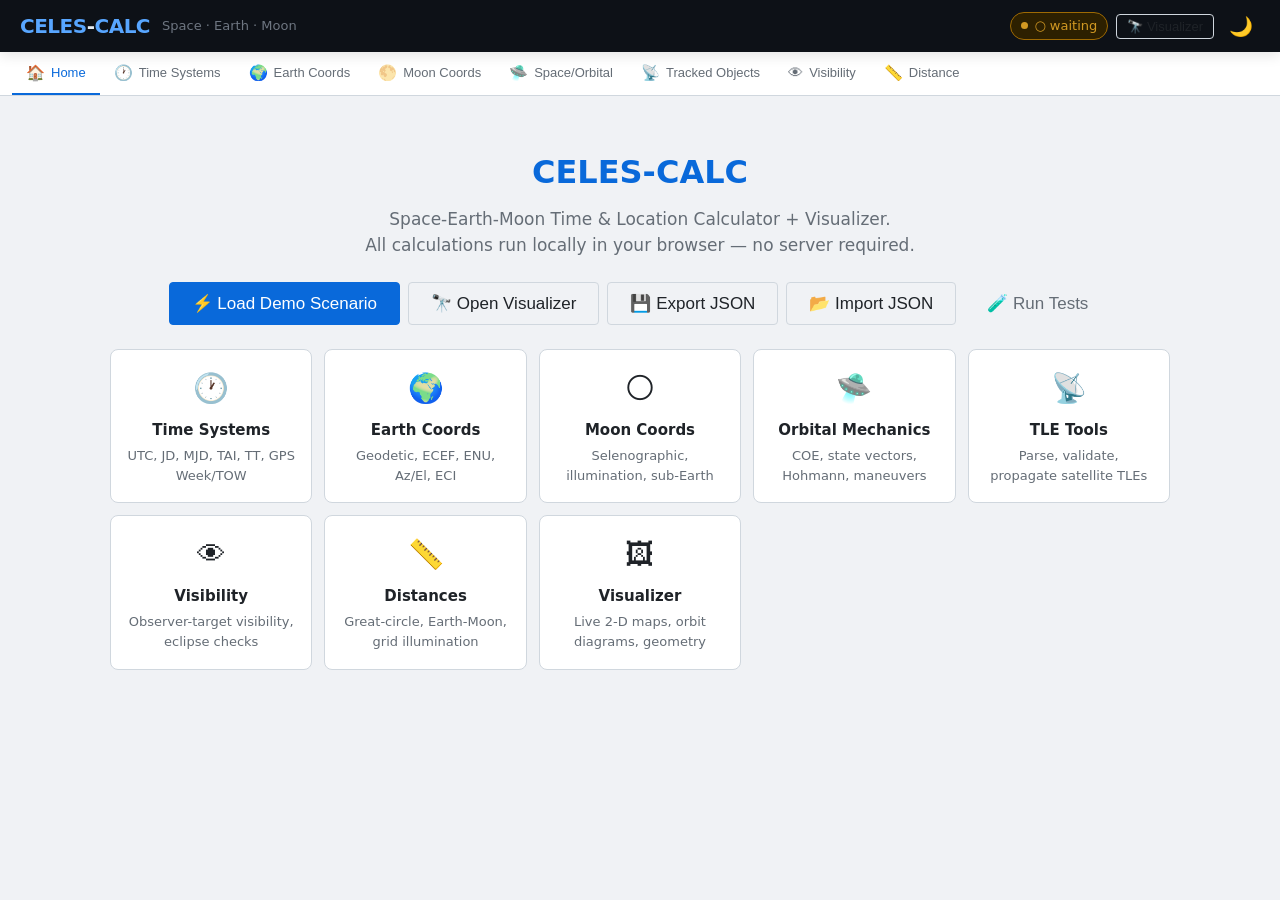
==== index.html @ 76506dca "Goal C: Tracked object pipeline separation - OMM parser, model badges, UI separation Co-authored-by:" ====
<!DOCTYPE html>
<html lang="en" data-theme="light">
<head>
  <meta charset="UTF-8" />
  <meta name="viewport" content="width=device-width, initial-scale=1.0" />
  <title>CELES-CALC — Space-Earth-Moon Calculator</title>
  <link rel="stylesheet" href="style.css" />
</head>
<body>

<!-- ── HEADER ─────────────────────────────────────────────── -->
<header id="app-header">
  <span class="logo">CELES<em>-</em>CALC</span>
  <span class="header-sub">Space · Earth · Moon</span>
  <div class="header-actions">
    <span id="sync-badge" title="Sync status">
      <span class="sync-dot"></span><span id="sync-label">local only</span>
    </span>
    <button class="btn btn-sm btn-secondary" id="btn-open-viz" title="Open Visualizer">🔭 Visualizer</button>
    <button id="theme-toggle" title="Toggle dark/light mode">🌙</button>
  </div>
</header>

<!-- ── TAB BAR ────────────────────────────────────────────── -->
<nav id="tab-bar">
  <button class="tab-btn active" data-tab="home">      <span class="tab-icon">🏠</span> Home</button>
  <button class="tab-btn" data-tab="time">             <span class="tab-icon">🕐</span> Time Systems</button>
  <button class="tab-btn" data-tab="earth">            <span class="tab-icon">🌍</span> Earth Coords</button>
  <button class="tab-btn" data-tab="moon">             <span class="tab-icon">🌕</span> Moon Coords</button>
  <button class="tab-btn" data-tab="orbit">            <span class="tab-icon">🛸</span> Space/Orbital</button>
  <button class="tab-btn" data-tab="tle">              <span class="tab-icon">📡</span> Tracked Objects</button>
  <button class="tab-btn" data-tab="visibility">       <span class="tab-icon">👁</span> Visibility</button>
  <button class="tab-btn" data-tab="distance">         <span class="tab-icon">📏</span> Distance</button>
</nav>

<!-- ── MAIN ───────────────────────────────────────────────── -->
<main id="app-main">

  <!-- ═══════════════════════════════════════════════════════
       HOME TAB
       ═══════════════════════════════════════════════════════ -->
  <div id="panel-home" class="tab-panel active">
    <div class="hero">
      <h1><span class="brand">CELES-CALC</span></h1>
      <p>Space-Earth-Moon Time &amp; Location Calculator + Visualizer.<br>
         All calculations run locally in your browser — no server required.</p>
      <div class="btn-row" style="justify-content:center; border:none; padding-top:0">
        <button class="btn btn-primary btn-lg" id="btn-load-demo">⚡ Load Demo Scenario</button>
        <button class="btn btn-secondary btn-lg" id="btn-open-viz2">🔭 Open Visualizer</button>
        <button class="btn btn-secondary btn-lg" id="btn-export-scenario">💾 Export JSON</button>
        <button class="btn btn-secondary btn-lg" id="btn-import-scenario">📂 Import JSON</button>
        <input type="file" id="import-file-input" accept=".json" class="hidden" />
        <button class="btn btn-ghost btn-lg" id="btn-run-tests">🧪 Run Tests</button>
      </div>
    </div>

    <div class="feature-grid">
      <div class="feature-card" data-goto="time">
        <div class="fc-icon">🕐</div>
        <div class="fc-name">Time Systems</div>
        <div class="fc-desc">UTC, JD, MJD, TAI, TT, GPS Week/TOW</div>
      </div>
      <div class="feature-card" data-goto="earth">
        <div class="fc-icon">🌍</div>
        <div class="fc-name">Earth Coords</div>
        <div class="fc-desc">Geodetic, ECEF, ENU, Az/El, ECI</div>
      </div>
      <div class="feature-card" data-goto="moon">
        <div class="fc-icon">🌕</div>
        <div class="fc-name">Moon Coords</div>
        <div class="fc-desc">Selenographic, illumination, sub-Earth</div>
      </div>
      <div class="feature-card" data-goto="orbit">
        <div class="fc-icon">🛸</div>
        <div class="fc-name">Orbital Mechanics</div>
        <div class="fc-desc">COE, state vectors, Hohmann, maneuvers</div>
      </div>
      <div class="feature-card" data-goto="tle">
        <div class="fc-icon">📡</div>
        <div class="fc-name">TLE Tools</div>
        <div class="fc-desc">Parse, validate, propagate satellite TLEs</div>
      </div>
      <div class="feature-card" data-goto="visibility">
        <div class="fc-icon">👁</div>
        <div class="fc-name">Visibility</div>
        <div class="fc-desc">Observer-target visibility, eclipse checks</div>
      </div>
      <div class="feature-card" data-goto="distance">
        <div class="fc-icon">📏</div>
        <div class="fc-name">Distances</div>
        <div class="fc-desc">Great-circle, Earth-Moon, grid illumination</div>
      </div>
      <div class="feature-card" id="home-viz-card">
        <div class="fc-icon">🖼</div>
        <div class="fc-name">Visualizer</div>
        <div class="fc-desc">Live 2-D maps, orbit diagrams, geometry</div>
      </div>
    </div>

    <!-- test runner output -->
    <div id="test-results-area" class="hidden mt-md"></div>
  </div>

  <!-- ═══════════════════════════════════════════════════════
       TIME SYSTEMS TAB
       ═══════════════════════════════════════════════════════ -->
  <div id="panel-time" class="tab-panel">
    <div class="section-title">🕐 Time Systems Converter</div>
    <details class="tool-instructions">
      <summary>ℹ️ Instructions — Time Systems</summary>
      <ul>
        <li><strong>Input:</strong> UTC date/time string (ISO 8601, e.g. <code>2025-06-21T12:00:00Z</code>), or type <code>now</code> for current time, or <code>JD:2451545.0</code> for Julian Date input</li>
        <li><strong>Output:</strong> Julian Date (JD), Modified Julian Date (MJD), Unix timestamp (ms), TAI (JD), TT (JD), GPS Week + TOW, leap seconds</li>
      </ul>
    </details>
    <div class="two-col">
      <div class="card">
        <div class="card-title">Input</div>
        <div class="form-group">
          <label>UTC Date/Time <span class="hint">ISO 8601 or "now"</span></label>
          <input type="text" id="time-utc" placeholder="2025-01-15T12:00:00Z" />
          <div class="err-msg" id="time-utc-err"></div>
        </div>
        <div class="btn-row">
          <button class="btn btn-primary" id="btn-time-calc">Calculate ▶</button>
          <button class="btn btn-secondary" id="btn-time-now">📅 Now</button>
          <button class="btn btn-ghost" id="btn-time-demo">Demo</button>
          <button class="btn btn-ghost" id="btn-time-reset">↺ Reset</button>
        </div>
        <div class="alert alert-info mt-sm" style="font-size:var(--fs-xs)">
          Accepts ISO 8601 strings, Julian dates (prefix "JD:"), GPS "week:tow", or Unix ms.
        </div>
      </div>
      <div class="card">
        <div class="card-title">Precision</div>
        <div class="prec-bar" id="time-prec-bar">
          <button data-prec="edu">Educational</button>
          <button data-prec="std" class="active">Standard</button>
          <button data-prec="adv">Advanced</button>
        </div>
        <div class="mt-sm text-sm text-muted">
          <b>Educational:</b> 3 sig figs &nbsp;|&nbsp;
          <b>Standard:</b> 6 sig figs &nbsp;|&nbsp;
          <b>Advanced:</b> 12 sig figs
        </div>
      </div>
    </div>
    <div class="results-area" id="time-results"></div>
  </div>

  <!-- ═══════════════════════════════════════════════════════
       EARTH COORDINATES TAB
       ═══════════════════════════════════════════════════════ -->
  <div id="panel-earth" class="tab-panel">
    <div class="section-title">🌍 Earth Coordinate Transformations</div>
    <details class="tool-instructions">
      <summary>ℹ️ Instructions — Earth Coordinates</summary>
      <ul>
        <li><strong>Geodetic ↔ ECEF:</strong> Input lat (°, −90..90), lon (°, −180..180), alt (m). Output: X, Y, Z in meters (ECEF WGS-84)</li>
        <li><strong>ECEF ↔ ENU:</strong> Input reference lat/lon + ECEF delta. Output: East/North/Up in meters</li>
        <li><strong>ENU ↔ Az/El/Range:</strong> Input E, N, U in meters. Output: azimuth (°), elevation (°), range (m)</li>
        <li><strong>ECEF ↔ ECI:</strong> Input X, Y, Z + UTC time. Uses simplified GMST rotation</li>
        <li><strong>Observer → Target:</strong> Input observer and target lat/lon/alt. Output: Az/El/Range and above-horizon check</li>
        <li><strong>Solar Geometry:</strong> Input lat/lon + UTC. Output: sub-solar point, sunlit status, local solar time</li>
      </ul>
    </details>
    <div class="sub-tab-bar" id="earth-sub-bar">
      <button class="sub-tab-btn active" data-subtab="earth-geo">Geodetic ↔ ECEF</button>
      <button class="sub-tab-btn" data-subtab="earth-enu">ECEF ↔ ENU</button>
      <button class="sub-tab-btn" data-subtab="earth-azel">ENU ↔ Az/El</button>
      <button class="sub-tab-btn" data-subtab="earth-eci">ECEF ↔ ECI</button>
      <button class="sub-tab-btn" data-subtab="earth-obs">Observer → Target</button>
      <button class="sub-tab-btn" data-subtab="earth-solar">Solar Geometry</button>
    </div>

    <!-- Geodetic ↔ ECEF -->
    <div id="earth-geo" class="sub-panel active">
      <div class="two-col">
        <div class="card">
          <div class="card-title">Geodetic → ECEF</div>
          <div class="flex-row">
            <div class="form-group"><label>Latitude (°)</label><input type="number" id="geo-lat" placeholder="60.1699" step="any"/></div>
            <div class="form-group"><label>Longitude (°)</label><input type="number" id="geo-lon" placeholder="24.9384" step="any"/></div>
            <div class="form-group"><label>Altitude (m)</label><input type="number" id="geo-alt" placeholder="30" step="any"/></div>
          </div>
          <div class="btn-row">
            <button class="btn btn-primary" id="btn-geo2ecef">Geodetic → ECEF ▶</button>
            <button class="btn btn-ghost" id="btn-geo-demo">Demo (Helsinki)</button>
          </div>
        </div>
        <div class="card">
          <div class="card-title">ECEF → Geodetic</div>
          <div class="flex-row">
            <div class="form-group"><label>X (m)</label><input type="number" id="ecef-x" placeholder="2885672" step="any"/></div>
            <div class="form-group"><label>Y (m)</label><input type="number" id="ecef-y" placeholder="1310150" step="any"/></div>
            <div class="form-group"><label>Z (m)</label><input type="number" id="ecef-z" placeholder="5512958" step="any"/></div>
          </div>
          <div class="btn-row">
            <button class="btn btn-primary" id="btn-ecef2geo">ECEF → Geodetic ▶</button>
          </div>
        </div>
      </div>
      <div class="results-area" id="earth-geo-results"></div>
    </div>

    <!-- ECEF ↔ ENU -->
    <div id="earth-enu" class="sub-panel">
      <div class="card">
        <div class="card-title">ECEF Δ-vector → ENU (relative to reference point)</div>
        <div class="flex-row">
          <div class="form-group"><label>Ref Lat (°)</label><input type="number" id="enu-reflat" placeholder="60.1699" step="any"/></div>
          <div class="form-group"><label>Ref Lon (°)</label><input type="number" id="enu-reflon" placeholder="24.9384" step="any"/></div>
        </div>
        <div class="flex-row">
          <div class="form-group"><label>ΔX (m)</label><input type="number" id="enu-dx" placeholder="1000" step="any"/></div>
          <div class="form-group"><label>ΔY (m)</label><input type="number" id="enu-dy" placeholder="500" step="any"/></div>
          <div class="form-group"><label>ΔZ (m)</label><input type="number" id="enu-dz" placeholder="-200" step="any"/></div>
        </div>
        <div class="btn-row">
          <button class="btn btn-primary" id="btn-ecef2enu">ECEF → ENU ▶</button>
          <button class="btn btn-secondary" id="btn-enu2ecef">ENU → ECEF ▶</button>
        </div>
      </div>
      <div class="results-area" id="earth-enu-results"></div>
    </div>

    <!-- ENU ↔ Az/El -->
    <div id="earth-azel" class="sub-panel">
      <div class="two-col">
        <div class="card">
          <div class="card-title">ENU → Az/El/Range</div>
          <div class="flex-row">
            <div class="form-group"><label>East (m)</label><input type="number" id="azel-e" placeholder="500" step="any"/></div>
            <div class="form-group"><label>North (m)</label><input type="number" id="azel-n" placeholder="800" step="any"/></div>
            <div class="form-group"><label>Up (m)</label><input type="number" id="azel-u" placeholder="200" step="any"/></div>
          </div>
          <div class="btn-row"><button class="btn btn-primary" id="btn-enu2azel">ENU → Az/El ▶</button></div>
        </div>
        <div class="card">
          <div class="card-title">Az/El/Range → ENU</div>
          <div class="flex-row">
            <div class="form-group"><label>Azimuth (°)</label><input type="number" id="az-val" placeholder="30" step="any"/></div>
            <div class="form-group"><label>Elevation (°)</label><input type="number" id="el-val" placeholder="20" step="any"/></div>
            <div class="form-group"><label>Range (m)</label><input type="number" id="rng-val" placeholder="1000" step="any"/></div>
          </div>
          <div class="btn-row"><button class="btn btn-primary" id="btn-azel2enu">Az/El → ENU ▶</button></div>
        </div>
      </div>
      <div class="results-area" id="earth-azel-results"></div>
    </div>

    <!-- ECEF ↔ ECI -->
    <div id="earth-eci" class="sub-panel">
      <div class="card">
        <div class="card-title">ECEF ↔ ECI (rotation via GMST)</div>
        <div class="flex-row">
          <div class="form-group"><label>X (m)</label><input type="number" id="eci-x" placeholder="2885672" step="any"/></div>
          <div class="form-group"><label>Y (m)</label><input type="number" id="eci-y" placeholder="1310150" step="any"/></div>
          <div class="form-group"><label>Z (m)</label><input type="number" id="eci-z" placeholder="5512958" step="any"/></div>
          <div class="form-group"><label>UTC <span class="hint">ISO</span></label><input type="text" id="eci-utc" placeholder="2025-01-15T12:00:00Z"/></div>
        </div>
        <div class="btn-row">
          <button class="btn btn-primary" id="btn-ecef2eci">ECEF → ECI ▶</button>
          <button class="btn btn-secondary" id="btn-eci2ecef">ECI → ECEF ▶</button>
        </div>
      </div>
      <div class="results-area" id="earth-eci-results"></div>
    </div>

    <!-- Observer → Target -->
    <div id="earth-obs" class="sub-panel">
      <div class="card">
        <div class="card-title">Observer → Target (Az/El/Range)</div>
        <div class="two-col">
          <div>
            <div class="card-title">Observer</div>
            <div class="flex-row">
              <div class="form-group"><label>Lat (°)</label><input type="number" id="obs-lat" placeholder="51.5" step="any"/></div>
              <div class="form-group"><label>Lon (°)</label><input type="number" id="obs-lon" placeholder="-0.12" step="any"/></div>
              <div class="form-group"><label>Alt (m)</label><input type="number" id="obs-alt" placeholder="50" step="any"/></div>
            </div>
          </div>
          <div>
            <div class="card-title">Target</div>
            <div class="flex-row">
              <div class="form-group"><label>Lat (°)</label><input type="number" id="tgt-lat" placeholder="48.85" step="any"/></div>
              <div class="form-group"><label>Lon (°)</label><input type="number" id="tgt-lon" placeholder="2.35" step="any"/></div>
              <div class="form-group"><label>Alt (m)</label><input type="number" id="tgt-alt" placeholder="50" step="any"/></div>
            </div>
          </div>
        </div>
        <div class="btn-row">
          <button class="btn btn-primary" id="btn-obs2tgt">Calculate ▶</button>
          <button class="btn btn-ghost" id="btn-obs-demo">Demo (London→Paris)</button>
        </div>
      </div>
      <div class="results-area" id="earth-obs-results"></div>
    </div>

    <!-- Solar Geometry -->
    <div id="earth-solar" class="sub-panel">
      <div class="card">
        <div class="card-title">Solar Geometry</div>
        <div class="flex-row">
          <div class="form-group"><label>Latitude (°)</label><input type="number" id="solar-lat" placeholder="60.17" step="any"/></div>
          <div class="form-group"><label>Longitude (°)</label><input type="number" id="solar-lon" placeholder="24.94" step="any"/></div>
          <div class="form-group"><label>UTC <span class="hint">ISO</span></label><input type="text" id="solar-utc" placeholder="2025-06-21T12:00:00Z"/></div>
        </div>
        <div class="btn-row">
          <button class="btn btn-primary" id="btn-solar-calc">Calculate ▶</button>
          <button class="btn btn-ghost" id="btn-solar-now">Now</button>
        </div>
      </div>
      <div class="results-area" id="earth-solar-results"></div>
    </div>
  </div>

  <!-- ═══════════════════════════════════════════════════════
       MOON COORDINATES TAB
       ═══════════════════════════════════════════════════════ -->
  <div id="panel-moon" class="tab-panel">
    <div class="section-title">🌕 Moon Coordinate Tools</div>
    <details class="tool-instructions">
      <summary>ℹ️ Instructions — Moon Coordinates</summary>
      <ul>
        <li><strong>Selenographic ↔ Cartesian:</strong> Input lat/lon/alt in selenographic. Output: X, Y, Z in lunar body-fixed (meters)</li>
        <li><strong>Moon Position:</strong> Input UTC time. Output: Moon ECI position, Earth-Moon distance, sub-Earth/sub-solar points</li>
        <li><strong>Illumination:</strong> Input selenographic lat/lon + UTC. Output: sunlit status, solar elevation</li>
        <li><strong>Earth Visibility:</strong> Input selenographic lat/lon + UTC. Output: Earth visible, Earth elevation, near-side</li>
      </ul>
    </details>
    <div class="sub-tab-bar" id="moon-sub-bar">
      <button class="sub-tab-btn active" data-subtab="moon-seleno">Selenographic ↔ Cartesian</button>
      <button class="sub-tab-btn" data-subtab="moon-pos">Moon Position</button>
      <button class="sub-tab-btn" data-subtab="moon-illum">Illumination</button>
      <button class="sub-tab-btn" data-subtab="moon-earthvis">Earth Visibility</button>
    </div>

    <!-- Selenographic ↔ Cartesian -->
    <div id="moon-seleno" class="sub-panel active">
      <div class="two-col">
        <div class="card">
          <div class="card-title">Selenographic → Lunar-Fixed Cartesian</div>
          <div class="flex-row">
            <div class="form-group"><label>Lat (°)</label><input type="number" id="sel-lat" placeholder="-8.97" step="any"/></div>
            <div class="form-group"><label>Lon (°)</label><input type="number" id="sel-lon" placeholder="15.51" step="any"/></div>
            <div class="form-group"><label>Alt (m)</label><input type="number" id="sel-alt" placeholder="0" step="any"/></div>
          </div>
          <div class="btn-row">
            <button class="btn btn-primary" id="btn-sel2cart">→ Cartesian ▶</button>
            <button class="btn btn-ghost" id="btn-sel-apollo11">Apollo 11</button>
          </div>
        </div>
        <div class="card">
          <div class="card-title">Lunar-Fixed Cartesian → Selenographic</div>
          <div class="flex-row">
            <div class="form-group"><label>X (m)</label><input type="number" id="moon-cx" placeholder="1710000" step="any"/></div>
            <div class="form-group"><label>Y (m)</label><input type="number" id="moon-cy" placeholder="270000" step="any"/></div>
            <div class="form-group"><label>Z (m)</label><input type="number" id="moon-cz" placeholder="-270000" step="any"/></div>
          </div>
          <div class="btn-row"><button class="btn btn-primary" id="btn-cart2sel">→ Selenographic ▶</button></div>
        </div>
      </div>
      <div class="results-area" id="moon-seleno-results"></div>
    </div>

    <!-- Moon Position -->
    <div id="moon-pos" class="sub-panel">
      <div class="card">
        <div class="card-title">Moon Position &amp; Sub-Points (ECI)</div>
        <div class="flex-row">
          <div class="form-group" style="flex:2"><label>UTC <span class="hint">ISO 8601</span></label><input type="text" id="moon-pos-utc" placeholder="2025-01-15T12:00:00Z"/></div>
        </div>
        <div class="btn-row">
          <button class="btn btn-primary" id="btn-moon-pos">Calculate ▶</button>
          <button class="btn btn-ghost" id="btn-moon-pos-now">Now</button>
        </div>
      </div>
      <div class="results-area" id="moon-pos-results"></div>
    </div>

    <!-- Illumination -->
    <div id="moon-illum" class="sub-panel">
      <div class="card">
        <div class="card-title">Lunar Surface Illumination Check</div>
        <div class="flex-row">
          <div class="form-group"><label>Latitude (°)</label><input type="number" id="millum-lat" placeholder="-89.9" step="any"/></div>
          <div class="form-group"><label>Longitude (°)</label><input type="number" id="millum-lon" placeholder="0" step="any"/></div>
          <div class="form-group" style="flex:2"><label>UTC</label><input type="text" id="millum-utc" placeholder="2025-01-15T12:00:00Z"/></div>
        </div>
        <div class="btn-row">
          <button class="btn btn-primary" id="btn-millum">Calculate ▶</button>
          <button class="btn btn-ghost" id="btn-millum-shackleton">Shackleton Crater</button>
        </div>
      </div>
      <div class="results-area" id="moon-illum-results"></div>
    </div>

    <!-- Earth Visibility -->
    <div id="moon-earthvis" class="sub-panel">
      <div class="card">
        <div class="card-title">Earth Visibility from Moon Surface</div>
        <div class="flex-row">
          <div class="form-group"><label>Lat (°)</label><input type="number" id="mearth-lat" placeholder="-8.97" step="any"/></div>
          <div class="form-group"><label>Lon (°)</label><input type="number" id="mearth-lon" placeholder="15.51" step="any"/></div>
          <div class="form-group" style="flex:2"><label>UTC</label><input type="text" id="mearth-utc" placeholder="2025-01-15T12:00:00Z"/></div>
        </div>
        <div class="btn-row">
          <button class="btn btn-primary" id="btn-mearth">Calculate ▶</button>
          <button class="btn btn-ghost" id="btn-mearth-demo">Near-side demo</button>
        </div>
      </div>
      <div class="results-area" id="moon-earthvis-results"></div>
    </div>
  </div>

  <!-- ═══════════════════════════════════════════════════════
       SPACE / ORBITAL TAB
       ═══════════════════════════════════════════════════════ -->
  <div id="panel-orbit" class="tab-panel">
    <div class="section-title">🛸 Space &amp; Orbital Mechanics</div>
    <details class="tool-instructions">
      <summary>ℹ️ Instructions — Space/Orbital</summary>
      <ul>
        <li><strong>Orbital Parameters:</strong> Input semi-major axis (m) and body. Output: period, circular/escape velocity</li>
        <li><strong>COE ↔ State:</strong> Input a (m), e, i (°), RAAN (°), ω (°), ν (°). Output: position/velocity vectors</li>
        <li><strong>Anomaly Conversions:</strong> Input eccentricity + mean anomaly. Output: eccentric and true anomaly</li>
        <li><strong>Hohmann Transfer:</strong> Input r₁, r₂ (m). Output: ΔV₁, ΔV₂, transfer time</li>
        <li><strong>Plane Change:</strong> Input velocity (m/s) + Δi (°). Output: ΔV</li>
      </ul>
    </details>
    <div class="sub-tab-bar" id="orbit-sub-bar">
      <button class="sub-tab-btn active" data-subtab="orbit-params">Orbital Parameters</button>
      <button class="sub-tab-btn" data-subtab="orbit-coe2state">COE → State</button>
      <button class="sub-tab-btn" data-subtab="orbit-state2coe">State → COE</button>
      <button class="sub-tab-btn" data-subtab="orbit-anomaly">Anomaly Conversion</button>
      <button class="sub-tab-btn" data-subtab="orbit-hohmann">Hohmann Transfer</button>
      <button class="sub-tab-btn" data-subtab="orbit-plane">Plane Change</button>
    </div>

    <!-- Orbital Parameters -->
    <div id="orbit-params" class="sub-panel active">
      <div class="card">
        <div class="card-title">Basic Orbital Parameters</div>
        <div class="flex-row">
          <div class="form-group"><label>Semi-major axis a (m)</label><input type="number" id="op-a" placeholder="6778137" step="any"/></div>
          <div class="form-group"><label>Body <span class="hint">Earth/Moon</span></label>
            <select id="op-body"><option value="earth">Earth (GM=3.986e14)</option><option value="moon">Moon (GM=4.902e12)</option></select>
          </div>
        </div>
        <div class="btn-row">
          <button class="btn btn-primary" id="btn-orbit-params">Calculate ▶</button>
          <button class="btn btn-ghost" id="btn-orbit-iss">ISS (~400 km)</button>
        </div>
      </div>
      <div class="results-area" id="orbit-params-results"></div>
    </div>

    <!-- COE → State -->
    <div id="orbit-coe2state" class="sub-panel">
      <div class="card">
        <div class="card-title">Classical Orbital Elements → State Vector (ECI)</div>
        <div class="flex-row">
          <div class="form-group"><label>a (m)</label><input type="number" id="coe-a" placeholder="6778137" step="any"/></div>
          <div class="form-group"><label>e</label><input type="number" id="coe-e" placeholder="0.001" step="any"/></div>
          <div class="form-group"><label>i (°)</label><input type="number" id="coe-i" placeholder="51.6" step="any"/></div>
          <div class="form-group"><label>RAAN (°)</label><input type="number" id="coe-raan" placeholder="45" step="any"/></div>
          <div class="form-group"><label>ω (°)</label><input type="number" id="coe-argp" placeholder="90" step="any"/></div>
          <div class="form-group"><label>ν (°)</label><input type="number" id="coe-nu" placeholder="0" step="any"/></div>
        </div>
        <div class="btn-row">
          <button class="btn btn-primary" id="btn-coe2state">COE → State ▶</button>
          <button class="btn btn-ghost" id="btn-coe-iss">ISS Example</button>
        </div>
      </div>
      <div class="results-area" id="orbit-coe2state-results"></div>
    </div>

    <!-- State → COE -->
    <div id="orbit-state2coe" class="sub-panel">
      <div class="card">
        <div class="card-title">State Vector (ECI) → Classical Orbital Elements</div>
        <div class="flex-row">
          <div class="form-group"><label>rx (m)</label><input type="number" id="sv-rx" placeholder="-2700816" step="any"/></div>
          <div class="form-group"><label>ry (m)</label><input type="number" id="sv-ry" placeholder="-3314887" step="any"/></div>
          <div class="form-group"><label>rz (m)</label><input type="number" id="sv-rz" placeholder="5167791" step="any"/></div>
          <div class="form-group"><label>vx (m/s)</label><input type="number" id="sv-vx" placeholder="5168" step="any"/></div>
          <div class="form-group"><label>vy (m/s)</label><input type="number" id="sv-vy" placeholder="-5597" step="any"/></div>
          <div class="form-group"><label>vz (m/s)</label><input type="number" id="sv-vz" placeholder="-868" step="any"/></div>
        </div>
        <div class="btn-row"><button class="btn btn-primary" id="btn-state2coe">State → COE ▶</button></div>
      </div>
      <div class="results-area" id="orbit-state2coe-results"></div>
    </div>

    <!-- Anomaly Conversion -->
    <div id="orbit-anomaly" class="sub-panel">
      <div class="card">
        <div class="card-title">Anomaly Conversions</div>
        <div class="flex-row">
          <div class="form-group"><label>Eccentricity e</label><input type="number" id="anom-e" placeholder="0.1" step="any"/></div>
          <div class="form-group"><label>Mean Anomaly M (°)</label><input type="number" id="anom-M" placeholder="45" step="any"/></div>
        </div>
        <div class="btn-row">
          <button class="btn btn-primary" id="btn-anom-calc">M → E → ν ▶</button>
        </div>
      </div>
      <div class="results-area" id="orbit-anomaly-results"></div>
    </div>

    <!-- Hohmann Transfer -->
    <div id="orbit-hohmann" class="sub-panel">
      <div class="card">
        <div class="card-title">Hohmann Transfer ΔV</div>
        <div class="flex-row">
          <div class="form-group"><label>Initial orbit radius r₁ (m)</label><input type="number" id="hoh-r1" placeholder="6778137" step="any"/></div>
          <div class="form-group"><label>Final orbit radius r₂ (m)</label><input type="number" id="hoh-r2" placeholder="42164000" step="any"/></div>
          <div class="form-group"><label>Body</label>
            <select id="hoh-body"><option value="earth">Earth</option><option value="moon">Moon</option></select>
          </div>
        </div>
        <div class="btn-row">
          <button class="btn btn-primary" id="btn-hohmann">Calculate ▶</button>
          <button class="btn btn-ghost" id="btn-hoh-geo">LEO → GEO</button>
        </div>
      </div>
      <div class="results-area" id="orbit-hohmann-results"></div>
    </div>

    <!-- Plane Change -->
    <div id="orbit-plane" class="sub-panel">
      <div class="card">
        <div class="card-title">Plane Change ΔV</div>
        <div class="flex-row">
          <div class="form-group"><label>Orbital velocity v (m/s)</label><input type="number" id="pc-v" placeholder="7784" step="any"/></div>
          <div class="form-group"><label>Inclination change Δi (°)</label><input type="number" id="pc-di" placeholder="5" step="any"/></div>
        </div>
        <div class="btn-row"><button class="btn btn-primary" id="btn-plane-change">Calculate ΔV ▶</button></div>
      </div>
      <div class="results-area" id="orbit-plane-results"></div>
    </div>
  </div>

  <!-- ═══════════════════════════════════════════════════════
       TLE TOOLS TAB
       ═══════════════════════════════════════════════════════ -->
  <div id="panel-tle" class="tab-panel">
    <div class="section-title">📡 Tracked Object Tools</div>
    <div class="alert alert-info" style="margin:0 0 0.5rem 0;font-size:0.8rem">
      <strong>⚠ Tracked-Object Pipeline</strong> — These tools parse TLE/OMM data for Earth-orbiting tracked objects.
      Propagation uses <em>simplified two-body (Keplerian)</em> math — <strong>not SGP4</strong>.
      Results are approximate and should not be used for operational tracking.
      <br><span style="opacity:0.8">For generic orbital mechanics (COE, Hohmann, vis-viva), use the Space/Orbital tab.</span>
    </div>
    <details class="tool-instructions">
      <summary>ℹ️ Instructions — Tracked Object Tools</summary>
      <ul>
        <li><strong>Parse TLE:</strong> Input: two-line element set (line 1 and line 2). Output: orbital elements, epoch, period</li>
        <li><strong>Parse OMM:</strong> Input: OMM JSON record (CelesTrak GP format). Output: same orbital elements</li>
        <li><strong>Propagate:</strong> Input: TLE/OMM + optional UTC time. Output: lat/lon/alt, ECI position (simplified 2-body, not SGP4)</li>
        <li><strong>Stream:</strong> Fetch live TLE/OMM data from CelesTrak. Select a source, click Fetch, then click a result to load it</li>
      </ul>
    </details>
    <div class="two-col">
      <div class="card">
        <div class="card-title">TLE Input</div>
        <div class="form-group">
          <label>Name (optional)</label>
          <input type="text" id="tle-name" placeholder="ISS (ZARYA)" />
        </div>
        <div class="form-group">
          <label>Line 1</label>
          <textarea id="tle-line1" rows="2" class="tle-input" placeholder="1 25544U 98067A   24001.50000000  .00016717  00000-0  10270-3 0  9998"></textarea>
        </div>
        <div class="form-group">
          <label>Line 2</label>
          <textarea id="tle-line2" rows="2" class="tle-input" placeholder="2 25544  51.6416 247.4627 0006703 130.5360 325.0288 15.50000000 00001"></textarea>
        </div>
        <div class="form-group">
          <label>Propagate to UTC <span class="hint">leave blank for epoch</span></label>
          <input type="text" id="tle-epoch" placeholder="2025-01-15T12:00:00Z" />
        </div>
        <div class="btn-row">
          <button class="btn btn-primary" id="btn-tle-parse">Parse &amp; Validate ▶</button>
          <button class="btn btn-secondary" id="btn-tle-propagate">Propagate ▶</button>
        </div>
        <hr class="divider"/>
        <div class="card-title">Load Sample TLE</div>
        <div class="btn-row" style="border:none;padding-top:0;margin-top:0">
          <button class="btn btn-ghost btn-sm" data-sample-tle="iss">ISS</button>
          <button class="btn btn-ghost btn-sm" data-sample-tle="noaa19">NOAA-19</button>
          <button class="btn btn-ghost btn-sm" data-sample-tle="gpsPRN11">GPS PRN11</button>
          <button class="btn btn-ghost btn-sm" data-sample-tle="molniya">Molniya</button>
        </div>
        <hr class="divider"/>
        <div class="card-title">📡 Stream TLE from Internet</div>
        <div class="form-group">
          <label>TLE Source</label>
          <select id="tle-stream-source">
            <option value="iss">ISS (ZARYA)</option>
            <option value="stations">Space Stations</option>
            <option value="active">Active Satellites</option>
            <option value="gps">GPS Operational</option>
            <option value="starlink">Starlink</option>
            <option value="weather">Weather</option>
            <option value="geo">Geostationary</option>
          </select>
        </div>
        <div class="btn-row" style="border:none;padding-top:0;margin-top:0">
          <button class="btn btn-primary btn-sm" id="btn-tle-fetch">📡 Fetch TLEs</button>
        </div>
        <div id="tle-stream-status"></div>
        <div id="tle-stream-results" class="tle-stream-list"></div>
        <hr class="divider"/>
        <div class="card-title">📋 OMM (JSON) Input</div>
        <div class="form-group">
          <label>OMM JSON <span class="hint">paste a single OMM record or array</span></label>
          <textarea id="omm-json" rows="4" class="tle-input" placeholder='{"OBJECT_NAME":"ISS","MEAN_MOTION":15.5,...}'></textarea>
        </div>
        <div class="btn-row" style="border:none;padding-top:0;margin-top:0">
          <button class="btn btn-secondary btn-sm" id="btn-omm-parse">Parse OMM ▶</button>
        </div>
      </div>
      <div class="card">
        <div class="card-title">Results</div>
        <div id="tle-model-badge" class="alert alert-warn" style="display:none;margin-bottom:0.5rem;font-size:0.75rem"></div>
        <div id="tle-results"></div>
      </div>
    </div>
  </div>

  <!-- ═══════════════════════════════════════════════════════
       VISIBILITY TAB
       ═══════════════════════════════════════════════════════ -->
  <div id="panel-visibility" class="tab-panel">
    <div class="section-title">👁 Visibility Calculator</div>
    <details class="tool-instructions">
      <summary>ℹ️ Instructions — Visibility</summary>
      <ul>
        <li><strong>Input:</strong> Observer lat/lon/alt, target lat/lon/alt, UTC time</li>
        <li><strong>Output:</strong> Visible (yes/no), reason, elevation, azimuth, range</li>
      </ul>
    </details>
    <div class="two-col">
      <div class="card">
        <div class="card-title">Observer</div>
        <div class="form-group">
          <label>Observer Type</label>
          <select id="vis-obs-type">
            <option value="earth_surface">Earth Surface</option>
            <option value="moon_surface">Moon Surface</option>
          </select>
        </div>
        <div class="flex-row">
          <div class="form-group"><label>Lat (°)</label><input type="number" id="vis-obs-lat" placeholder="51.5" step="any"/></div>
          <div class="form-group"><label>Lon (°)</label><input type="number" id="vis-obs-lon" placeholder="-0.12" step="any"/></div>
          <div class="form-group"><label>Alt (m)</label><input type="number" id="vis-obs-alt" placeholder="50" step="any"/></div>
        </div>
      </div>
      <div class="card">
        <div class="card-title">Target</div>
        <div class="form-group">
          <label>Target Type</label>
          <select id="vis-tgt-type">
            <option value="earth_point">Earth Surface Point</option>
            <option value="moon_point">Moon Surface Point</option>
            <option value="sun">Sun</option>
          </select>
        </div>
        <div class="flex-row">
          <div class="form-group"><label>Lat (°)</label><input type="number" id="vis-tgt-lat" placeholder="48.85" step="any"/></div>
          <div class="form-group"><label>Lon (°)</label><input type="number" id="vis-tgt-lon" placeholder="2.35" step="any"/></div>
          <div class="form-group"><label>Alt (m)</label><input type="number" id="vis-tgt-alt" placeholder="50" step="any"/></div>
        </div>
      </div>
    </div>
    <div class="card mt-md">
      <div class="flex-row">
        <div class="form-group" style="flex:2"><label>UTC <span class="hint">ISO 8601</span></label><input type="text" id="vis-utc" placeholder="2025-01-15T12:00:00Z"/></div>
      </div>
      <div class="btn-row">
        <button class="btn btn-primary" id="btn-vis-calc">Check Visibility ▶</button>
        <button class="btn btn-ghost" id="btn-vis-now">Now</button>
        <button class="btn btn-ghost" id="btn-vis-demo">Demo</button>
      </div>
    </div>
    <div class="results-area" id="vis-results"></div>
  </div>

  <!-- ═══════════════════════════════════════════════════════
       DISTANCE & MEASUREMENT TAB
       ═══════════════════════════════════════════════════════ -->
  <div id="panel-distance" class="tab-panel">
    <div class="section-title">📏 Distance &amp; Measurement</div>
    <details class="tool-instructions">
      <summary>ℹ️ Instructions — Distance &amp; Measurement</summary>
      <ul>
        <li><strong>Great Circle:</strong> Input two lat/lon points. Output: distance (km/m/mi), bearing</li>
        <li><strong>Earth-Moon:</strong> Input UTC time. Output: distance in km, AU, Earth radii</li>
        <li><strong>Grid Illumination:</strong> Input UTC + cell size. Output: table of lunar grid cells with sunlit status</li>
      </ul>
    </details>
    <div class="sub-tab-bar" id="dist-sub-bar">
      <button class="sub-tab-btn active" data-subtab="dist-gc">Great-Circle</button>
      <button class="sub-tab-btn" data-subtab="dist-earthmoon">Earth–Moon</button>
      <button class="sub-tab-btn" data-subtab="dist-grid">Lunar Grid Illumination</button>
    </div>

    <!-- Great-Circle -->
    <div id="dist-gc" class="sub-panel active">
      <div class="card">
        <div class="card-title">Great-Circle Distance &amp; Bearing</div>
        <div class="two-col">
          <div>
            <div class="card-title">Point 1</div>
            <div class="flex-row">
              <div class="form-group"><label>Lat (°)</label><input type="number" id="gc-lat1" placeholder="51.5" step="any"/></div>
              <div class="form-group"><label>Lon (°)</label><input type="number" id="gc-lon1" placeholder="-0.12" step="any"/></div>
            </div>
          </div>
          <div>
            <div class="card-title">Point 2</div>
            <div class="flex-row">
              <div class="form-group"><label>Lat (°)</label><input type="number" id="gc-lat2" placeholder="40.71" step="any"/></div>
              <div class="form-group"><label>Lon (°)</label><input type="number" id="gc-lon2" placeholder="-74.01" step="any"/></div>
            </div>
          </div>
        </div>
        <div class="btn-row">
          <button class="btn btn-primary" id="btn-gc-calc">Calculate ▶</button>
          <button class="btn btn-ghost" id="btn-gc-demo">London → New York</button>
        </div>
      </div>
      <div class="results-area" id="dist-gc-results"></div>
    </div>

    <!-- Earth-Moon Distance -->
    <div id="dist-earthmoon" class="sub-panel">
      <div class="card">
        <div class="card-title">Earth–Moon Distance</div>
        <div class="flex-row">
          <div class="form-group" style="flex:2"><label>UTC</label><input type="text" id="em-utc" placeholder="2025-01-15T12:00:00Z"/></div>
        </div>
        <div class="btn-row">
          <button class="btn btn-primary" id="btn-em-calc">Calculate ▶</button>
          <button class="btn btn-ghost" id="btn-em-now">Now</button>
        </div>
      </div>
      <div class="results-area" id="dist-em-results"></div>
    </div>

    <!-- Lunar Grid Illumination -->
    <div id="dist-grid" class="sub-panel">
      <div class="card">
        <div class="card-title">Lunar Grid Illumination Map</div>
        <div class="flex-row">
          <div class="form-group" style="flex:2"><label>UTC</label><input type="text" id="grid-utc" placeholder="2025-01-15T12:00:00Z"/></div>
          <div class="form-group"><label>Cell Size (°)</label><input type="number" id="grid-cell" placeholder="30" min="1" max="90"/></div>
        </div>
        <div class="btn-row">
          <button class="btn btn-primary" id="btn-grid-calc">Calculate Grid ▶</button>
          <button class="btn btn-ghost" id="btn-grid-now">Now</button>
        </div>
        <div class="alert alert-warn mt-sm" style="font-size:var(--fs-xs)">
          Small cell sizes (e.g. 5°) generate many cells. Use 15–30° for quick results.
        </div>
      </div>
      <div class="results-area" id="dist-grid-results"></div>
    </div>
  </div>

</main>

<!-- ── MODALS ──────────────────────────────────────────────── -->
<div class="modal-overlay" id="formula-modal">
  <div class="modal">
    <div class="modal-header">
      <div class="modal-title" id="formula-modal-title">Formulas</div>
      <button class="modal-close" id="formula-modal-close">✕</button>
    </div>
    <div id="formula-modal-body"></div>
  </div>
</div>

<!-- ── TOAST CONTAINER ────────────────────────────────────── -->
<div id="toast-container"></div>

<script type="module" src="app.js"></script>
</body>
</html>
---- style.css ----
/* CELES-CALC — Space-Earth-Moon Time & Location Calculator */

/* ================================================================
   CSS Custom Properties
   ================================================================ */
:root {
  --col-bg:          #f0f2f5;
  --col-surface:     #ffffff;
  --col-surface2:    #f8f9fa;
  --col-border:      #d0d7de;
  --col-text:        #1f2328;
  --col-text2:       #656d76;
  --col-text3:       #9198a1;
  --col-accent:      #0969da;
  --col-accent-bg:   #ddf4ff;
  --col-accent2:     #0550ae;
  --col-ok:          #1a7f37;
  --col-ok-bg:       #dafbe1;
  --col-warn:        #9a6700;
  --col-warn-bg:     #fff8c5;
  --col-err:         #d1242f;
  --col-err-bg:      #ffebe9;
  --col-hdr:         #0d1117;
  --col-hdr-text:    #e6edf3;
  --shadow-sm:  0 1px 3px rgba(0,0,0,.08);
  --shadow-md:  0 4px 12px rgba(0,0,0,.10);
  --shadow-lg:  0 8px 24px rgba(0,0,0,.12);
  --radius-sm: 4px;
  --radius:    8px;
  --radius-lg: 12px;
  --font-sans: system-ui, -apple-system, BlinkMacSystemFont, 'Segoe UI', Roboto, sans-serif;
  --font-mono: 'SFMono-Regular', Consolas, 'Liberation Mono', Menlo, monospace;
  --fs-xs: .75rem;
  --fs-sm: .8125rem;
  --fs:    .9375rem;
  --fs-lg: 1.0625rem;
  --fs-xl: 1.25rem;
  --fs-2xl:1.5rem;
  --hdr-h: 52px;
  --tab-h: 44px;
}

[data-theme="dark"] {
  --col-bg:          #0d1117;
  --col-surface:     #161b22;
  --col-surface2:    #1c2128;
  --col-border:      #30363d;
  --col-text:        #e6edf3;
  --col-text2:       #8b949e;
  --col-text3:       #484f58;
  --col-accent:      #388bfd;
  --col-accent-bg:   #1f3a5a;
  --col-accent2:     #58a6ff;
  --col-ok:          #3fb950;
  --col-ok-bg:       #1a2e1f;
  --col-warn:        #d29922;
  --col-warn-bg:     #2d2000;
  --col-err:         #f85149;
  --col-err-bg:      #3b1219;
  --col-hdr:         #010409;
  --col-hdr-text:    #e6edf3;
  --shadow-sm: 0 1px 3px rgba(0,0,0,.3);
  --shadow-md: 0 4px 12px rgba(0,0,0,.4);
  --shadow-lg: 0 8px 24px rgba(0,0,0,.5);
}

/* ================================================================
   Reset & Base
   ================================================================ */
*, *::before, *::after { box-sizing: border-box; margin: 0; padding: 0; }
html, body { height: 100%; }
body {
  font-family: var(--font-sans);
  font-size: var(--fs);
  background: var(--col-bg);
  color: var(--col-text);
  line-height: 1.55;
  transition: background .2s, color .2s;
}
a { color: var(--col-accent); text-decoration: none; }
a:hover { text-decoration: underline; }

/* ================================================================
   Header
   ================================================================ */
#app-header {
  height: var(--hdr-h);
  background: var(--col-hdr);
  color: var(--col-hdr-text);
  display: flex;
  align-items: center;
  padding: 0 20px;
  gap: 12px;
  position: fixed;
  top: 0; left: 0; right: 0;
  z-index: 200;
  box-shadow: var(--shadow-md);
}
.logo { font-size: var(--fs-xl); font-weight: 700; letter-spacing: -.5px; color: #58a6ff; }
.logo em { color: #e6edf3; font-style: normal; }
.header-sub { font-size: var(--fs-sm); color: #6e7681; }
.header-actions { margin-left: auto; display: flex; align-items: center; gap: 8px; }

/* sync badge */
#sync-badge {
  display: inline-flex; align-items: center; gap: 6px;
  padding: 3px 10px; border-radius: 20px;
  font-size: var(--fs-sm); font-weight: 500;
  background: #21262d; color: #8b949e;
  border: 1px solid #30363d; cursor: default;
  user-select: none;
}
#sync-badge.connected  { background:#1a2e1f; color:#3fb950; border-color:#2ea043; }
#sync-badge.waiting    { background:#2d2000; color:#d29922; border-color:#9e6a03; }
#sync-badge.paused     { background:#3b1219; color:#f85149; border-color:#da3633; }
#sync-badge.local_only { background:#21262d; color:#8b949e; border-color:#30363d; }
.sync-dot {
  width: 7px; height: 7px; border-radius: 50%; background: currentColor;
  animation: blink 2s infinite;
}
@keyframes blink { 0%,100%{opacity:1} 50%{opacity:.35} }

#theme-toggle {
  background: none; border: none; cursor: pointer;
  color: #8b949e; font-size: 1.2rem;
  padding: 4px 7px; border-radius: var(--radius-sm);
  transition: background .15s;
}
#theme-toggle:hover { background: rgba(255,255,255,.1); color: #e6edf3; }

/* ================================================================
   Tab Bar
   ================================================================ */
#tab-bar {
  height: var(--tab-h);
  background: var(--col-surface);
  border-bottom: 1px solid var(--col-border);
  display: flex;
  align-items: stretch;
  padding: 0 12px;
  position: fixed;
  top: var(--hdr-h); left: 0; right: 0;
  z-index: 199;
  overflow-x: auto;
  scrollbar-width: none;
}
#tab-bar::-webkit-scrollbar { display: none; }

.tab-btn {
  background: none; border: none; cursor: pointer;
  padding: 0 14px;
  font-size: var(--fs-sm); font-weight: 500;
  color: var(--col-text2);
  border-bottom: 2px solid transparent;
  white-space: nowrap;
  display: flex; align-items: center; gap: 6px;
  transition: color .15s, border-color .15s, background .15s;
}
.tab-btn:hover { color: var(--col-text); background: var(--col-surface2); }
.tab-btn.active { color: var(--col-accent); border-bottom-color: var(--col-accent); }
.tab-icon { font-size: .95rem; }

/* ================================================================
   Main Content
   ================================================================ */
#app-main {
  padding-top: calc(var(--hdr-h) + var(--tab-h));
  min-height: 100vh;
}
.tab-panel {
  display: none;
  padding: 20px;
  max-width: 1100px;
  margin: 0 auto;
}
.tab-panel.active { display: block; }

/* ================================================================
   Layout helpers
   ================================================================ */
.two-col   { display: grid; grid-template-columns: 1fr 1fr;     gap: 16px; }
.three-col { display: grid; grid-template-columns: 1fr 1fr 1fr; gap: 12px; }
@media (max-width: 768px) {
  .two-col, .three-col { grid-template-columns: 1fr; }
}
.flex-row { display: flex; gap: 8px; flex-wrap: wrap; align-items: flex-end; }
.flex-row .form-group { flex: 1; min-width: 120px; }

/* ================================================================
   Cards
   ================================================================ */
.card {
  background: var(--col-surface);
  border: 1px solid var(--col-border);
  border-radius: var(--radius);
  padding: 16px;
  box-shadow: var(--shadow-sm);
}
.card + .card { margin-top: 16px; }
.card-title {
  font-size: var(--fs-sm); font-weight: 600;
  text-transform: uppercase; letter-spacing: .05em;
  color: var(--col-text2); margin-bottom: 12px;
}
.section-title {
  font-size: var(--fs-lg); font-weight: 600;
  margin-bottom: 14px; padding-bottom: 8px;
  border-bottom: 1px solid var(--col-border);
}

/* ================================================================
   Forms
   ================================================================ */
.form-group { margin-bottom: 14px; }
.form-group label {
  display: block; font-size: var(--fs-sm); font-weight: 500;
  color: var(--col-text2); margin-bottom: 4px;
}
.form-group label .hint {
  font-weight: 400; color: var(--col-text3); margin-left: 6px;
}
input[type="text"], input[type="number"],
input[type="datetime-local"], select, textarea {
  width: 100%;
  padding: 7px 10px;
  background: var(--col-bg);
  color: var(--col-text);
  border: 1px solid var(--col-border);
  border-radius: var(--radius-sm);
  font-size: var(--fs);
  font-family: var(--font-sans);
  transition: border-color .15s, box-shadow .15s;
}
input:focus, select:focus, textarea:focus {
  outline: none;
  border-color: var(--col-accent);
  box-shadow: 0 0 0 3px rgba(56,139,253,.2);
}
input.input-err { border-color: var(--col-err) !important; }
.err-msg {
  font-size: var(--fs-sm); color: var(--col-err);
  margin-top: 3px; display: none;
}
.input-err + .err-msg, .err-msg.show { display: block; }
textarea { resize: vertical; font-family: var(--font-mono); font-size: var(--fs-sm); }
select { cursor: pointer; }

/* ================================================================
   Buttons
   ================================================================ */
.btn {
  display: inline-flex; align-items: center; gap: 6px;
  padding: 7px 16px; border-radius: var(--radius-sm);
  border: 1px solid transparent;
  font-size: var(--fs); font-weight: 500; cursor: pointer;
  transition: all .15s; white-space: nowrap;
}
.btn-primary  { background: var(--col-accent);  color: #fff;         border-color: var(--col-accent); }
.btn-primary:hover  { background: var(--col-accent2); border-color: var(--col-accent2); }
.btn-secondary { background: transparent; color: var(--col-text); border-color: var(--col-border); }
.btn-secondary:hover { background: var(--col-surface2); }
.btn-ghost { background: transparent; color: var(--col-text2); border-color: transparent; }
.btn-ghost:hover { background: var(--col-surface2); color: var(--col-text); }
.btn-ok   { background: var(--col-ok);  color: #fff; border-color: var(--col-ok); }
.btn-err  { background: var(--col-err); color: #fff; border-color: var(--col-err); }
.btn-sm  { padding: 4px 10px; font-size: var(--fs-sm); }
.btn-lg  { padding: 10px 22px; font-size: var(--fs-lg); }
.btn:disabled { opacity: .5; cursor: not-allowed; }
.btn-row { display: flex; gap: 8px; flex-wrap: wrap; margin-top: 14px; padding-top: 14px; border-top: 1px solid var(--col-border); }

/* ================================================================
   Results
   ================================================================ */
.results-area { margin-top: 20px; }
.results-grid { display: grid; grid-template-columns: repeat(auto-fill, minmax(210px, 1fr)); gap: 8px; }
.result-card {
  background: var(--col-surface2);
  border: 1px solid var(--col-border);
  border-radius: var(--radius);
  padding: 10px 14px;
  position: relative;
}
.result-card .rl { font-size: var(--fs-sm); color: var(--col-text2); font-weight: 500; margin-bottom: 3px; }
.result-card .rv {
  font-size: var(--fs-lg); font-weight: 600;
  font-family: var(--font-mono); word-break: break-all;
}
.result-card .ru { font-size: var(--fs-sm); color: var(--col-text3); margin-left: 4px; font-weight: 400; font-family: var(--font-sans); }
.result-card.hl    { border-color: var(--col-accent); background: var(--col-accent-bg); }
.result-card.ok    { border-color: var(--col-ok);     background: var(--col-ok-bg); }
.result-card.warn  { border-color: var(--col-warn);   background: var(--col-warn-bg); }
.result-card.err   { border-color: var(--col-err);    background: var(--col-err-bg); }
.result-card .copy-val {
  position: absolute; top: 6px; right: 8px;
  background: none; border: none; cursor: pointer;
  color: var(--col-text3); font-size: .7rem; padding: 2px;
}
.result-card .copy-val:hover { color: var(--col-accent); }

/* Result table */
.rtable-wrap { overflow-x: auto; margin-top: 12px; }
.rtable { width: 100%; border-collapse: collapse; font-size: var(--fs-sm); }
.rtable th {
  background: var(--col-surface2); border: 1px solid var(--col-border);
  padding: 6px 10px; text-align: left; font-weight: 600; color: var(--col-text2); white-space: nowrap;
}
.rtable td { border: 1px solid var(--col-border); padding: 5px 10px; font-family: var(--font-mono); vertical-align: top; }
.rtable tr:hover td { background: var(--col-surface2); }

/* ================================================================
   Badges
   ================================================================ */
.badge {
  display: inline-block; padding: 2px 8px; border-radius: 20px;
  font-size: var(--fs-xs); font-weight: 700; text-transform: uppercase; letter-spacing: .04em;
}
.badge-ok   { background: var(--col-ok-bg);   color: var(--col-ok); }
.badge-warn { background: var(--col-warn-bg); color: var(--col-warn); }
.badge-err  { background: var(--col-err-bg);  color: var(--col-err); }
.badge-info { background: var(--col-accent-bg); color: var(--col-accent); }
.badge-neu  { background: var(--col-surface2); color: var(--col-text2); }

/* ================================================================
   Alert box
   ================================================================ */
.alert {
  padding: 8px 14px; border-radius: var(--radius-sm); border: 1px solid;
  font-size: var(--fs-sm); margin-top: 8px;
}
.alert-info { background: var(--col-accent-bg); border-color: var(--col-accent); color: var(--col-accent); }
.alert-warn { background: var(--col-warn-bg); border-color: var(--col-warn); color: var(--col-warn); }
.alert-err  { background: var(--col-err-bg);  border-color: var(--col-err);  color: var(--col-err); }
.alert-ok   { background: var(--col-ok-bg);   border-color: var(--col-ok);   color: var(--col-ok); }

/* ================================================================
   Toast
   ================================================================ */
#toast-container {
  position: fixed; bottom: 20px; right: 20px; z-index: 9999;
  display: flex; flex-direction: column; gap: 8px; pointer-events: none;
}
.toast {
  padding: 10px 16px; border-radius: var(--radius);
  background: #1c2128; color: #e6edf3;
  box-shadow: var(--shadow-lg); font-size: var(--fs-sm);
  max-width: 360px; animation: slideIn .2s ease;
  border-left: 3px solid var(--col-accent); pointer-events: all;
}
.toast.ok   { border-left-color: var(--col-ok); }
.toast.warn { border-left-color: var(--col-warn); }
.toast.err  { border-left-color: var(--col-err); }
@keyframes slideIn { from { transform: translateX(100%); opacity: 0; } to { transform: translateX(0); opacity: 1; } }
@keyframes fadeOut { from { opacity: 1; } to { opacity: 0; } }

/* ================================================================
   Modal
   ================================================================ */
.modal-overlay {
  display: none; position: fixed; inset: 0;
  background: rgba(0,0,0,.6); z-index: 1000;
  align-items: center; justify-content: center;
}
.modal-overlay.open { display: flex; }
.modal {
  background: var(--col-surface); border-radius: var(--radius-lg);
  padding: 24px; max-width: 680px; width: 94%;
  max-height: 85vh; overflow-y: auto;
  box-shadow: var(--shadow-lg); border: 1px solid var(--col-border);
}
.modal-header { display: flex; align-items: center; justify-content: space-between; margin-bottom: 16px; }
.modal-title { font-size: var(--fs-xl); font-weight: 700; }
.modal-close { background: none; border: none; cursor: pointer; color: var(--col-text2); font-size: 1.5rem; line-height: 1; }
.modal-close:hover { color: var(--col-text); }
.formula-box {
  background: var(--col-bg); border: 1px solid var(--col-border); border-radius: var(--radius-sm);
  padding: 14px; font-family: var(--font-mono); font-size: var(--fs-sm);
  margin-top: 8px; white-space: pre-wrap; color: var(--col-accent); overflow-x: auto;
}

/* ================================================================
   Sub-tab bar
   ================================================================ */
.sub-tab-bar {
  display: flex; gap: 2px; background: var(--col-bg); padding: 3px;
  border-radius: var(--radius-sm); border: 1px solid var(--col-border);
  margin-bottom: 16px; flex-wrap: wrap;
}
.sub-tab-btn {
  background: none; border: none; cursor: pointer;
  padding: 5px 14px; border-radius: var(--radius-sm);
  font-size: var(--fs-sm); font-weight: 500; color: var(--col-text2);
  transition: all .15s;
}
.sub-tab-btn.active { background: var(--col-surface); color: var(--col-text); box-shadow: var(--shadow-sm); }
.sub-tab-btn:hover:not(.active) { background: var(--col-surface); }
.sub-panel { display: none; }
.sub-panel.active { display: block; }

/* ================================================================
   Precision bar
   ================================================================ */
.prec-bar {
  display: inline-flex; border: 1px solid var(--col-border); border-radius: var(--radius-sm); overflow: hidden;
}
.prec-bar button {
  background: none; border: none; padding: 4px 12px;
  cursor: pointer; font-size: var(--fs-sm); color: var(--col-text2); transition: all .15s;
}
.prec-bar button:not(:last-child) { border-right: 1px solid var(--col-border); }
.prec-bar button.active { background: var(--col-accent); color: #fff; }
.prec-bar button:hover:not(.active) { background: var(--col-surface2); }

/* ================================================================
   Home tab
   ================================================================ */
.hero { text-align: center; padding: 32px 16px 24px; }
.hero h1 { font-size: 2rem; font-weight: 800; margin-bottom: 8px; }
.hero h1 .brand { color: var(--col-accent); }
.hero p { color: var(--col-text2); font-size: var(--fs-lg); max-width: 600px; margin: 0 auto 24px; }
.feature-grid { display: grid; grid-template-columns: repeat(auto-fill, minmax(170px, 1fr)); gap: 12px; }
.feature-card {
  background: var(--col-surface); border: 1px solid var(--col-border); border-radius: var(--radius);
  padding: 16px; text-align: center; cursor: pointer; transition: all .15s;
}
.feature-card:hover { border-color: var(--col-accent); box-shadow: var(--shadow-md); transform: translateY(-2px); }
.feature-card .fc-icon { font-size: 1.8rem; margin-bottom: 8px; }
.feature-card .fc-name { font-weight: 600; }
.feature-card .fc-desc { font-size: var(--fs-sm); color: var(--col-text2); margin-top: 4px; }

/* ================================================================
   Visualizer (visualizer.html)
   ================================================================ */
#viz-header {
  height: var(--hdr-h); background: var(--col-hdr); color: var(--col-hdr-text);
  display: flex; align-items: center; padding: 0 16px; gap: 12px;
  position: fixed; top: 0; left: 0; right: 0; z-index: 200;
  box-shadow: var(--shadow-md);
}
#viz-tab-bar {
  height: var(--tab-h); background: var(--col-surface);
  border-bottom: 1px solid var(--col-border);
  display: flex; align-items: stretch; padding: 0 12px;
  position: fixed; top: var(--hdr-h); left: 0; right: 0; z-index: 199;
}
#viz-main {
  padding-top: calc(var(--hdr-h) + var(--tab-h));
  height: 100vh; display: flex;
}
#viz-sidebar {
  width: 200px; min-width: 200px; background: var(--col-surface);
  border-right: 1px solid var(--col-border); padding: 14px; overflow-y: auto;
}
#viz-sidebar h3 { font-size: var(--fs-sm); font-weight: 700; text-transform: uppercase; letter-spacing: .05em; color: var(--col-text2); margin-bottom: 10px; }
.layer-toggle { display: flex; align-items: center; gap: 8px; padding: 5px 0; font-size: var(--fs-sm); cursor: pointer; user-select: none; }
.layer-toggle input[type="checkbox"] { cursor: pointer; }
.view-ctrl-btn {
  display: block; width: 100%; background: none; border: none; cursor: pointer;
  padding: 6px 10px; border-radius: var(--radius-sm); text-align: left;
  font-size: var(--fs-sm); color: var(--col-text2); transition: all .15s;
}
.view-ctrl-btn:hover { background: var(--col-surface2); color: var(--col-text); }
#viz-canvas-area { flex: 1; overflow: hidden; position: relative; background: #000a18; }
.viz-tab-panel { display: none; position: absolute; inset: 0; }
.viz-tab-panel.active { display: flex; align-items: stretch; justify-content: stretch; }
.viz-tab-panel canvas { width: 100% !important; height: 100% !important; display: block; }
#viz-status-bar {
  position: absolute; bottom: 0; left: 0; right: 0;
  height: 28px; background: rgba(0,0,0,.6); color: #8b949e;
  display: flex; align-items: center; padding: 0 12px;
  font-size: var(--fs-xs); font-family: var(--font-mono);
  gap: 16px; z-index: 10;
}
#viz-sync-status {
  margin-left: auto; font-size: var(--fs-xs); padding: 2px 8px;
  border-radius: 10px; background: #21262d; color: #8b949e;
}
#viz-sync-status.connected { background: #1a2e1f; color: #3fb950; }
#viz-sync-status.waiting   { background: #2d2000; color: #d29922; }

/* ================================================================
   Test runner
   ================================================================ */
.test-row { display: flex; align-items: center; gap: 8px; padding: 4px 0; font-size: var(--fs-sm); }
.test-row .tn { flex: 1; color: var(--col-text2); }
.test-row.pass .ts { color: var(--col-ok);  font-weight: 600; }
.test-row.fail .ts { color: var(--col-err); font-weight: 600; }
.test-row .te { color: var(--col-err); font-size: var(--fs-xs); font-family: var(--font-mono); }

/* ================================================================
   Divider / misc
   ================================================================ */
.divider { border: none; border-top: 1px solid var(--col-border); margin: 14px 0; }
.mono { font-family: var(--font-mono); }
.text-sm { font-size: var(--fs-sm); }
.text-muted { color: var(--col-text2); }
.mt-sm { margin-top: 8px; }
.mt-md { margin-top: 16px; }
.hidden { display: none !important; }

/* ================================================================
   Tool Instructions
   ================================================================ */
.tool-instructions {
  background: var(--col-surface2);
  border: 1px solid var(--col-border);
  border-radius: var(--radius);
  padding: 0.75rem;
  margin-bottom: 1rem;
  font-size: 0.82rem;
  line-height: 1.5;
}
.tool-instructions summary {
  cursor: pointer;
  font-weight: 600;
  color: var(--col-accent);
}
.tool-instructions code {
  background: var(--col-surface);
  padding: 0.15rem 0.4rem;
  border-radius: var(--radius-sm);
  font-size: 0.78rem;
}
.tool-instructions ul { margin: 0.5rem 0; padding-left: 1.2rem; }
.tool-instructions li { margin-bottom: 0.25rem; }

/* ================================================================
   TLE Stream
   ================================================================ */
.tle-stream-list {
  max-height: 260px;
  overflow-y: auto;
  margin-top: 0.5rem;
}
.tle-stream-item {
  padding: 6px 8px;
  border-bottom: 1px solid var(--col-border);
  cursor: pointer;
  font-size: var(--fs-sm);
  transition: background .15s;
}
.tle-stream-item:hover { background: var(--col-accent-bg); }
.tle-stream-item .tle-item-name { font-weight: 600; }
.tle-stream-item .tle-item-line { font-family: var(--font-mono); font-size: var(--fs-xs); color: var(--col-text2); white-space: nowrap; overflow: hidden; text-overflow: ellipsis; }

/* Scrollbar */
::-webkit-scrollbar { width: 6px; height: 6px; }
::-webkit-scrollbar-track { background: transparent; }
::-webkit-scrollbar-thumb { background: var(--col-border); border-radius: 3px; }
::-webkit-scrollbar-thumb:hover { background: var(--col-text3); }
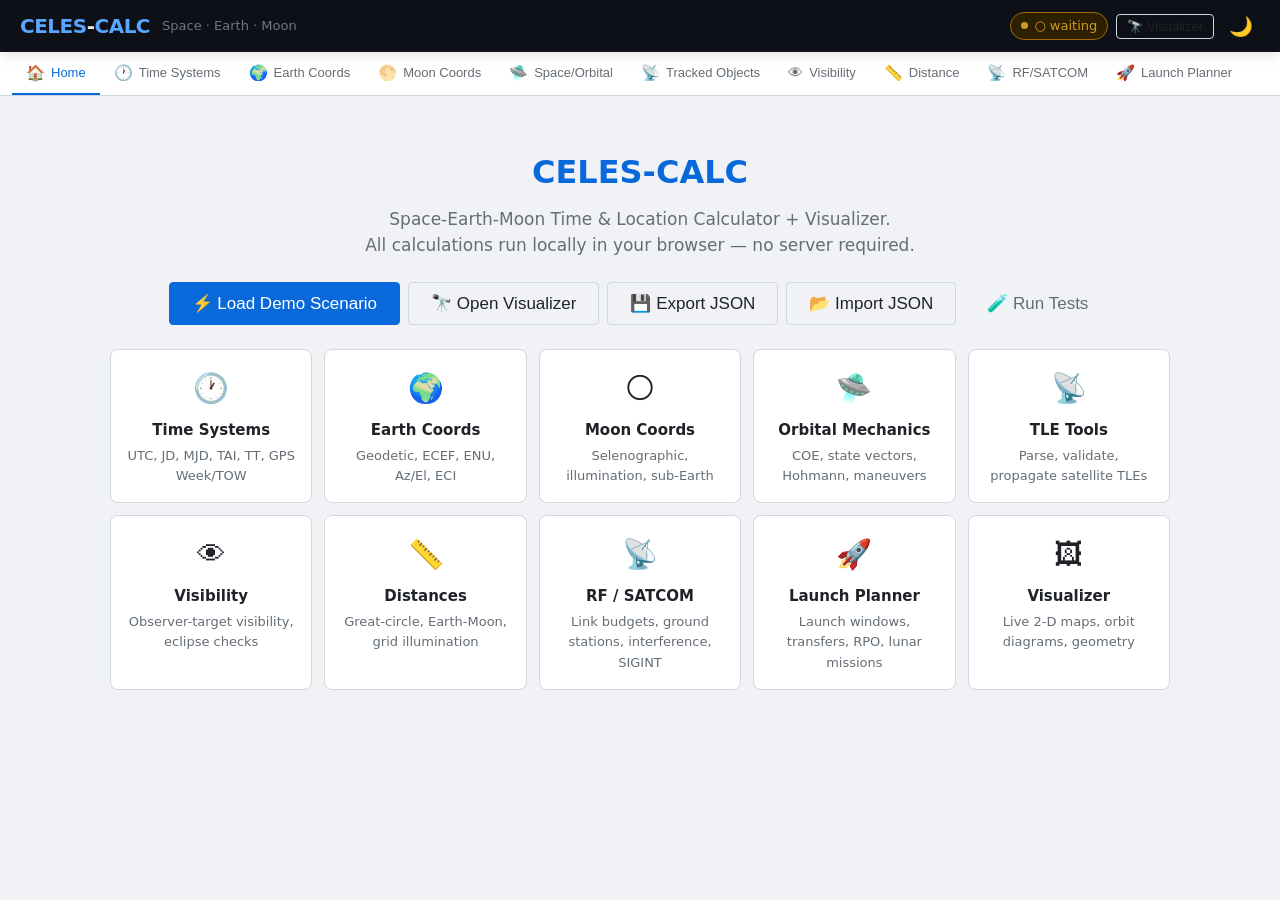
==== commit ef25013f: "Add RF/SATCOM and Launch Planner calculator tabs - Add SATCOM tab with link budget, station comparis" ====
--- a/index.html
+++ b/index.html
@@ -31,6 +31,8 @@
   <button class="tab-btn" data-tab="tle">              <span class="tab-icon">📡</span> Tracked Objects</button>
   <button class="tab-btn" data-tab="visibility">       <span class="tab-icon">👁</span> Visibility</button>
   <button class="tab-btn" data-tab="distance">         <span class="tab-icon">📏</span> Distance</button>
+  <button class="tab-btn" data-tab="satcom">           <span class="tab-icon">📡</span> RF/SATCOM</button>
+  <button class="tab-btn" data-tab="launch">           <span class="tab-icon">🚀</span> Launch Planner</button>
 </nav>
 
 <!-- ── MAIN ───────────────────────────────────────────────── -->
@@ -89,6 +91,16 @@
         <div class="fc-icon">📏</div>
         <div class="fc-name">Distances</div>
         <div class="fc-desc">Great-circle, Earth-Moon, grid illumination</div>
+      </div>
+      <div class="feature-card" data-goto="satcom">
+        <div class="fc-icon">📡</div>
+        <div class="fc-name">RF / SATCOM</div>
+        <div class="fc-desc">Link budgets, ground stations, interference, SIGINT</div>
+      </div>
+      <div class="feature-card" data-goto="launch">
+        <div class="fc-icon">🚀</div>
+        <div class="fc-name">Launch Planner</div>
+        <div class="fc-desc">Launch windows, transfers, RPO, lunar missions</div>
       </div>
       <div class="feature-card" id="home-viz-card">
         <div class="fc-icon">🖼</div>
@@ -769,6 +781,365 @@
     </div>
   </div>
 
+  <!-- ═══════════════════════════════════════════════════════
+       RF / SATCOM / SIGINT TAB
+       ═══════════════════════════════════════════════════════ -->
+  <div id="panel-satcom" class="tab-panel">
+    <div class="section-title">📡 RF / SATCOM / SIGINT</div>
+    <details class="tool-instructions">
+      <summary>ℹ️ Instructions — RF / SATCOM / SIGINT</summary>
+      <ul>
+        <li><strong>Link Budget:</strong> TX/RX gains, frequency, distance → margin, throughput, Eb/N₀</li>
+        <li><strong>Station Comparison:</strong> Rank ground stations by coverage, margin, cost</li>
+        <li><strong>Route Comparison:</strong> Compare direct vs relay link paths</li>
+        <li><strong>Interference/Jamming:</strong> J/S, J/N analysis with mitigation options</li>
+        <li><strong>SIGINT Opportunity:</strong> Emitter detection score, intercept probability</li>
+      </ul>
+    </details>
+    <div class="sub-tab-bar" id="satcom-sub-bar">
+      <button class="sub-tab-btn active" data-subtab="satcom-linkbudget">Link Budget</button>
+      <button class="sub-tab-btn" data-subtab="satcom-stations">Station Comparison</button>
+      <button class="sub-tab-btn" data-subtab="satcom-routes">Route Comparison</button>
+      <button class="sub-tab-btn" data-subtab="satcom-interference">Interference/Jamming</button>
+      <button class="sub-tab-btn" data-subtab="satcom-sigint">SIGINT Opportunity</button>
+    </div>
+
+    <!-- Link Budget -->
+    <div id="satcom-linkbudget" class="sub-panel active">
+      <div class="card">
+        <div class="card-title">RF Link Budget</div>
+        <div class="two-col">
+          <div>
+            <div class="form-group"><label>TX Power (dBW)</label><input type="number" id="lb-txpower" placeholder="10" step="any"/></div>
+            <div class="form-group"><label>TX Antenna Gain (dBi)</label><input type="number" id="lb-txgain" placeholder="30" step="any"/></div>
+            <div class="form-group"><label>RX Antenna Gain (dBi)</label><input type="number" id="lb-rxgain" placeholder="40" step="any"/></div>
+            <div class="form-group"><label>Frequency (GHz)</label><input type="number" id="lb-freq" placeholder="12.0" step="any"/></div>
+            <div class="form-group"><label>Bandwidth (MHz)</label><input type="number" id="lb-bw" placeholder="36" step="any"/></div>
+            <div class="form-group"><label>Data Rate (Mbps)</label><input type="number" id="lb-datarate" placeholder="50" step="any"/></div>
+          </div>
+          <div>
+            <div class="form-group"><label>Distance (km)</label><input type="number" id="lb-distance" placeholder="36000" step="any"/></div>
+            <div class="form-group"><label>Pointing Loss (dB)</label><input type="number" id="lb-pointloss" placeholder="0.5" step="any"/></div>
+            <div class="form-group"><label>Misc Losses (dB)</label><input type="number" id="lb-miscloss" placeholder="2" step="any"/></div>
+            <div class="form-group">
+              <label>Band / Weather</label>
+              <select id="lb-weather">
+                <option value="clear_sky">Clear Sky</option>
+                <option value="light_rain">Light Rain</option>
+                <option value="heavy_rain">Heavy Rain</option>
+                <option value="storm">Storm</option>
+                <option value="polar_dry">Polar Dry</option>
+                <option value="maritime_humid">Maritime Humid</option>
+                <option value="desert_dry">Desert Dry</option>
+              </select>
+            </div>
+            <div class="form-group"><label>Elevation Angle (°)</label><input type="number" id="lb-elevation" placeholder="30" step="any"/></div>
+            <div class="form-group">
+              <label>Modulation</label>
+              <select id="lb-modulation">
+                <option value="BPSK_12">BPSK 1/2</option>
+                <option value="QPSK_12">QPSK 1/2</option>
+                <option value="QPSK_34" selected>QPSK 3/4</option>
+                <option value="8PSK_34">8PSK 3/4</option>
+                <option value="16APSK_56">16APSK 5/6</option>
+              </select>
+            </div>
+          </div>
+        </div>
+        <div class="btn-row">
+          <button class="btn btn-primary" id="btn-lb-calc">Calculate Link Budget ▶</button>
+          <button class="btn btn-ghost" id="btn-lb-demo">Demo (Ku-band GEO)</button>
+        </div>
+      </div>
+      <div class="results-area" id="satcom-lb-results"></div>
+    </div>
+
+    <!-- Station Comparison -->
+    <div id="satcom-stations" class="sub-panel">
+      <div class="card">
+        <div class="card-title">Ground Station Comparison</div>
+        <div class="two-col">
+          <div>
+            <div class="form-group"><label>Orbit Alt (km)</label><input type="number" id="st-alt" placeholder="800" step="any"/></div>
+            <div class="form-group"><label>Inclination (°)</label><input type="number" id="st-inc" placeholder="98" step="any"/></div>
+          </div>
+          <div>
+            <div class="form-group">
+              <label>Band</label>
+              <select id="st-band">
+                <option value="L">L</option>
+                <option value="S">S</option>
+                <option value="C">C</option>
+                <option value="X" selected>X</option>
+                <option value="Ku">Ku</option>
+                <option value="Ka">Ka</option>
+              </select>
+            </div>
+            <div class="form-group">
+              <label>Weather</label>
+              <select id="st-weather">
+                <option value="clear_sky">Clear Sky</option>
+                <option value="light_rain">Light Rain</option>
+                <option value="heavy_rain">Heavy Rain</option>
+                <option value="storm">Storm</option>
+              </select>
+            </div>
+            <div class="form-group">
+              <label>Optimization Mode</label>
+              <select id="st-optmode">
+                <option value="highest_margin">Highest Margin</option>
+                <option value="highest_throughput">Highest Throughput</option>
+                <option value="lowest_latency">Lowest Latency</option>
+                <option value="most_resilient">Most Resilient</option>
+                <option value="best_ttc">Best TT&amp;C</option>
+                <option value="best_eo">Best EO</option>
+                <option value="best_mixed">Best Mixed</option>
+              </select>
+            </div>
+          </div>
+        </div>
+        <div class="btn-row">
+          <button class="btn btn-primary" id="btn-st-calc">Compare Stations ▶</button>
+        </div>
+      </div>
+      <div class="results-area" id="satcom-st-results"></div>
+    </div>
+
+    <!-- Route Comparison -->
+    <div id="satcom-routes" class="sub-panel">
+      <div class="card">
+        <div class="card-title">Route Comparison (Direct vs Relay)</div>
+        <div class="two-col">
+          <div>
+            <div class="form-group"><label>Distance 1 (km)</label><input type="number" id="rt-dist1" placeholder="2000" step="any"/></div>
+          </div>
+          <div>
+            <div class="form-group"><label>Distance 2 (km)</label><input type="number" id="rt-dist2" placeholder="36000" step="any"/></div>
+          </div>
+        </div>
+        <div class="form-group"><label>Frequency (GHz)</label><input type="number" id="rt-freq" placeholder="12" step="any"/></div>
+        <div class="btn-row">
+          <button class="btn btn-primary" id="btn-rt-calc">Compare Routes ▶</button>
+        </div>
+      </div>
+      <div class="results-area" id="satcom-rt-results"></div>
+    </div>
+
+    <!-- Interference / Jamming -->
+    <div id="satcom-interference" class="sub-panel">
+      <div class="card">
+        <div class="card-title">Interference / Jamming Analysis</div>
+        <div class="two-col">
+          <div>
+            <div class="form-group"><label>Signal Power (dBW)</label><input type="number" id="ij-sigpower" placeholder="-120" step="any"/></div>
+            <div class="form-group"><label>Noise Power (dBW)</label><input type="number" id="ij-noisepower" placeholder="-150" step="any"/></div>
+            <div class="form-group"><label>Jammer EIRP (dBW)</label><input type="number" id="ij-jameirp" placeholder="40" step="any"/></div>
+            <div class="form-group"><label>Jammer Distance (km)</label><input type="number" id="ij-jamdist" placeholder="500" step="any"/></div>
+          </div>
+          <div>
+            <div class="form-group"><label>Frequency (GHz)</label><input type="number" id="ij-freq" placeholder="12" step="any"/></div>
+            <div class="form-group">
+              <label>Jammer Mode</label>
+              <select id="ij-mode">
+                <option value="spot">Spot</option>
+                <option value="barrage">Barrage</option>
+                <option value="swept">Swept</option>
+              </select>
+            </div>
+            <div class="form-group"><label>Bandwidth (MHz)</label><input type="number" id="ij-bw" placeholder="36" step="any"/></div>
+          </div>
+        </div>
+        <div class="btn-row">
+          <button class="btn btn-primary" id="btn-ij-calc">Assess Interference ▶</button>
+        </div>
+      </div>
+      <div class="results-area" id="satcom-ij-results"></div>
+    </div>
+
+    <!-- SIGINT Opportunity -->
+    <div id="satcom-sigint" class="sub-panel">
+      <div class="card">
+        <div class="card-title">SIGINT Collection Opportunity</div>
+        <div class="two-col">
+          <div>
+            <div class="form-group"><label>Emitter EIRP (dBW)</label><input type="number" id="si-emeirp" placeholder="20" step="any"/></div>
+            <div class="form-group"><label>Frequency (GHz)</label><input type="number" id="si-freq" placeholder="10" step="any"/></div>
+            <div class="form-group"><label>Emitter Distance (km)</label><input type="number" id="si-dist" placeholder="1000" step="any"/></div>
+            <div class="form-group"><label>Collector Sensitivity (dBW)</label><input type="number" id="si-sens" placeholder="-160" step="any"/></div>
+          </div>
+          <div>
+            <div class="form-group"><label>Collector Gain (dBi)</label><input type="number" id="si-gain" placeholder="35" step="any"/></div>
+            <div class="form-group"><label>Dwell Time (s)</label><input type="number" id="si-dwell" placeholder="10" step="any"/></div>
+            <div class="form-group"><label>Bandwidth (MHz)</label><input type="number" id="si-bw" placeholder="10" step="any"/></div>
+            <div class="form-group"><label>Duty Cycle (0–1)</label><input type="number" id="si-duty" placeholder="0.5" step="any" min="0" max="1"/></div>
+          </div>
+        </div>
+        <div class="btn-row">
+          <button class="btn btn-primary" id="btn-si-calc">Assess SIGINT ▶</button>
+        </div>
+      </div>
+      <div class="results-area" id="satcom-si-results"></div>
+    </div>
+  </div>
+
+  <!-- ═══════════════════════════════════════════════════════
+       LAUNCH PLANNER TAB
+       ═══════════════════════════════════════════════════════ -->
+  <div id="panel-launch" class="tab-panel">
+    <div class="section-title">🚀 Launch Planner / Transfer / RPO</div>
+    <details class="tool-instructions">
+      <summary>ℹ️ Instructions — Launch Planner</summary>
+      <ul>
+        <li><strong>Launch to Orbit:</strong> Select site, target orbit, vehicle → feasibility, azimuth, ΔV</li>
+        <li><strong>Orbit Transfer:</strong> Hohmann / bi-elliptic with optional plane change</li>
+        <li><strong>Phasing / RPO:</strong> Rendezvous manoeuvres for inspection / servicing</li>
+        <li><strong>Lunar Transfer:</strong> TLI, LOI, transfer duration estimate</li>
+        <li><strong>Delta-V Budget:</strong> Pre-built mission budgets with breakdown table</li>
+      </ul>
+    </details>
+    <div class="sub-tab-bar" id="launch-sub-bar">
+      <button class="sub-tab-btn active" data-subtab="launch-lto">Launch to Orbit</button>
+      <button class="sub-tab-btn" data-subtab="launch-transfer">Orbit Transfer</button>
+      <button class="sub-tab-btn" data-subtab="launch-rpo">Phasing / RPO</button>
+      <button class="sub-tab-btn" data-subtab="launch-lunar">Lunar Transfer</button>
+      <button class="sub-tab-btn" data-subtab="launch-deltav">Delta-V Budget</button>
+    </div>
+
+    <!-- Launch to Orbit -->
+    <div id="launch-lto" class="sub-panel active">
+      <div class="card">
+        <div class="card-title">Launch to Orbit</div>
+        <div class="two-col">
+          <div>
+            <div class="form-group">
+              <label>Launch Site</label>
+              <select id="lto-site">
+                <option value="cape_canaveral">Cape Canaveral</option>
+                <option value="baikonur">Baikonur</option>
+                <option value="kourou">Kourou (CSG)</option>
+                <option value="vandenberg">Vandenberg SFB</option>
+              </select>
+            </div>
+            <div class="form-group"><label>Target Alt (km)</label><input type="number" id="lto-alt" placeholder="400" step="any"/></div>
+            <div class="form-group"><label>Target Inclination (°)</label><input type="number" id="lto-inc" placeholder="51.6" step="any"/></div>
+          </div>
+          <div>
+            <div class="form-group"><label>Payload (kg)</label><input type="number" id="lto-payload" placeholder="5000" step="any"/></div>
+            <div class="form-group">
+              <label>Vehicle Class</label>
+              <select id="lto-vehicle">
+                <option value="small">Small</option>
+                <option value="medium" selected>Medium</option>
+                <option value="heavy">Heavy</option>
+                <option value="super_heavy">Super Heavy</option>
+              </select>
+            </div>
+          </div>
+        </div>
+        <div class="btn-row">
+          <button class="btn btn-primary" id="btn-lto-calc">Plan Launch ▶</button>
+          <button class="btn btn-ghost" id="btn-lto-demo">Demo (ISS from Cape)</button>
+        </div>
+      </div>
+      <div class="results-area" id="launch-lto-results"></div>
+    </div>
+
+    <!-- Orbit Transfer -->
+    <div id="launch-transfer" class="sub-panel">
+      <div class="card">
+        <div class="card-title">Orbit Transfer (Hohmann / Bi-Elliptic)</div>
+        <div class="two-col">
+          <div>
+            <div class="form-group"><label>Initial Orbit Alt (km)</label><input type="number" id="tr-alt1" placeholder="400" step="any"/></div>
+            <div class="form-group"><label>Target Orbit Alt (km)</label><input type="number" id="tr-alt2" placeholder="35786" step="any"/></div>
+          </div>
+          <div>
+            <div class="form-group"><label>Plane Change (°)</label><input type="number" id="tr-planechg" placeholder="0" step="any"/></div>
+            <div class="form-group">
+              <label>Transfer Type</label>
+              <select id="tr-type">
+                <option value="hohmann">Hohmann</option>
+                <option value="bielliptic">Bi-Elliptic</option>
+              </select>
+            </div>
+          </div>
+        </div>
+        <div class="btn-row">
+          <button class="btn btn-primary" id="btn-tr-calc">Calculate Transfer ▶</button>
+          <button class="btn btn-ghost" id="btn-tr-demo">Demo (LEO → GEO)</button>
+        </div>
+      </div>
+      <div class="results-area" id="launch-tr-results"></div>
+    </div>
+
+    <!-- Phasing / RPO -->
+    <div id="launch-rpo" class="sub-panel">
+      <div class="card">
+        <div class="card-title">Phasing / Rendezvous Proximity Operations</div>
+        <div class="two-col">
+          <div>
+            <div class="form-group"><label>Chaser Alt (km)</label><input type="number" id="rpo-alt1" placeholder="400" step="any"/></div>
+            <div class="form-group"><label>Target Alt (km)</label><input type="number" id="rpo-alt2" placeholder="410" step="any"/></div>
+          </div>
+          <div>
+            <div class="form-group"><label>Phase Angle (°)</label><input type="number" id="rpo-phase" placeholder="30" step="any"/></div>
+            <div class="form-group">
+              <label>Mission Type</label>
+              <select id="rpo-type">
+                <option value="inspection">Inspection</option>
+                <option value="service">Servicing</option>
+                <option value="deorbit">De-orbit</option>
+              </select>
+            </div>
+          </div>
+        </div>
+        <div class="btn-row">
+          <button class="btn btn-primary" id="btn-rpo-calc">Plan Rendezvous ▶</button>
+        </div>
+      </div>
+      <div class="results-area" id="launch-rpo-results"></div>
+    </div>
+
+    <!-- Lunar Transfer -->
+    <div id="launch-lunar" class="sub-panel">
+      <div class="card">
+        <div class="card-title">Lunar Transfer</div>
+        <div class="two-col">
+          <div>
+            <div class="form-group"><label>Departure Alt (km)</label><input type="number" id="lt-depalt" placeholder="400" step="any"/></div>
+          </div>
+          <div>
+            <div class="form-group"><label>Lunar Orbit Alt (km)</label><input type="number" id="lt-moonalt" placeholder="100" step="any"/></div>
+          </div>
+        </div>
+        <div class="btn-row">
+          <button class="btn btn-primary" id="btn-lt-calc">Plan Lunar Transfer ▶</button>
+        </div>
+      </div>
+      <div class="results-area" id="launch-lt-results"></div>
+    </div>
+
+    <!-- Delta-V Budget -->
+    <div id="launch-deltav" class="sub-panel">
+      <div class="card">
+        <div class="card-title">Delta-V Budget</div>
+        <div class="form-group">
+          <label>Mission Preset</label>
+          <select id="dv-preset">
+            <option value="leo_to_geo">LEO → GEO</option>
+            <option value="leo_to_moon">LEO → Moon</option>
+            <option value="leo_servicing">LEO Servicing</option>
+            <option value="custom">Custom (empty)</option>
+          </select>
+        </div>
+        <div class="btn-row">
+          <button class="btn btn-primary" id="btn-dv-calc">Show Budget ▶</button>
+        </div>
+      </div>
+      <div class="results-area" id="launch-dv-results"></div>
+    </div>
+  </div>
+
 </main>
 
 <!-- ── MODALS ──────────────────────────────────────────────── -->
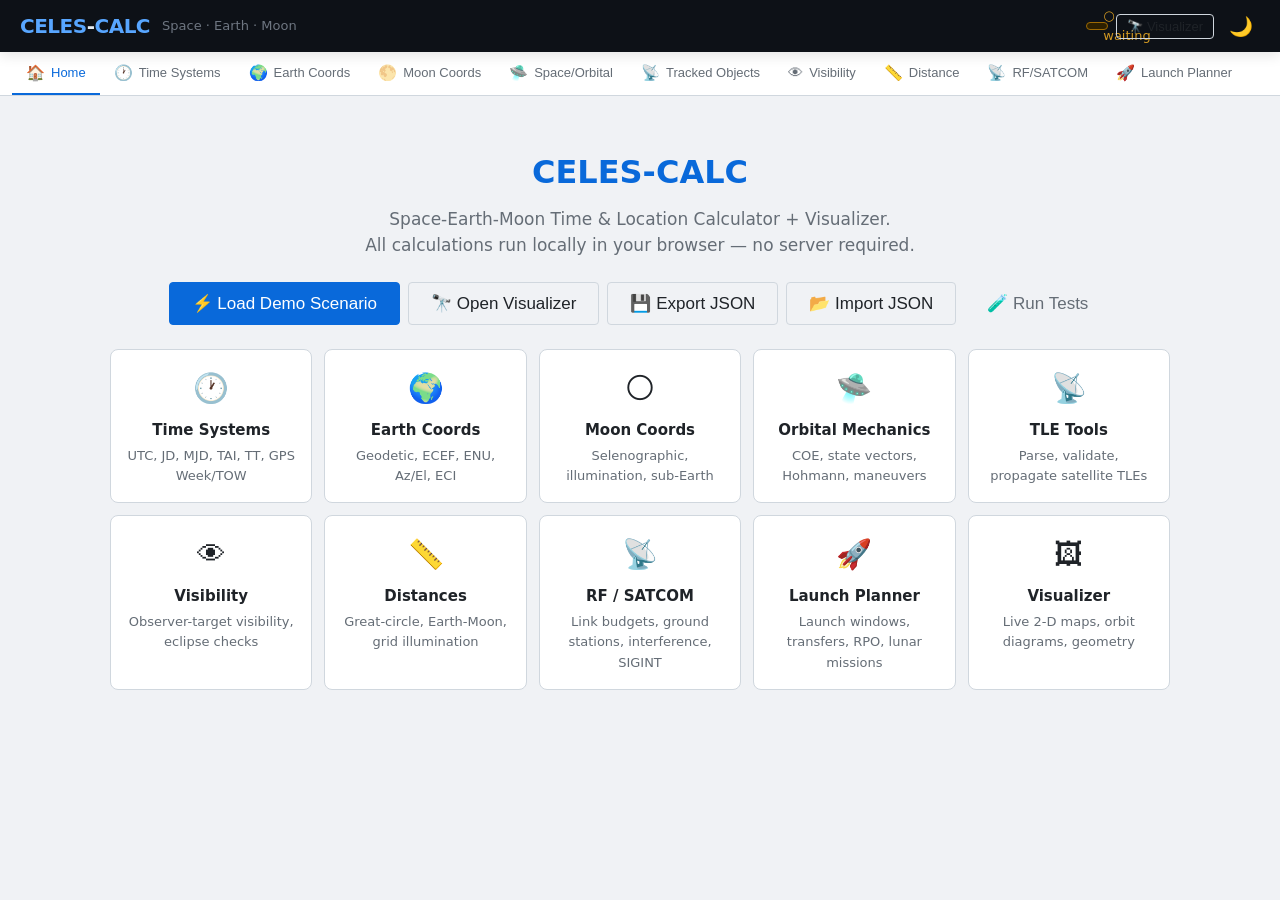
==== commit e9ccdee9: "feat: implement real MVP launch-window search in CELES-CALC - js/window-search.js: add makeLaunchWin" ====
--- a/index.html
+++ b/index.html
@@ -1022,6 +1022,7 @@
             </div>
             <div class="form-group"><label>Target Alt (km)</label><input type="number" id="lto-alt" placeholder="400" step="any"/></div>
             <div class="form-group"><label>Target Inclination (°)</label><input type="number" id="lto-inc" placeholder="51.6" step="any"/></div>
+            <div class="form-group"><label>Target RAAN (°) <em style="font-weight:normal;font-size:0.85em">(optional)</em></label><input type="number" id="lto-raan" placeholder="optional" step="any"/></div>
           </div>
           <div>
             <div class="form-group"><label>Payload (kg)</label><input type="number" id="lto-payload" placeholder="5000" step="any"/></div>
@@ -1034,6 +1035,7 @@
                 <option value="super_heavy">Super Heavy</option>
               </select>
             </div>
+            <div class="form-group"><label>Window Horizon (days)</label><input type="number" id="lto-horizon" value="7" min="1" max="30" step="1"/></div>
           </div>
         </div>
         <div class="btn-row">
@@ -1042,6 +1044,7 @@
         </div>
       </div>
       <div class="results-area" id="launch-lto-results"></div>
+      <div class="results-area" id="launch-lto-windows"></div>
     </div>
 
     <!-- Orbit Transfer -->
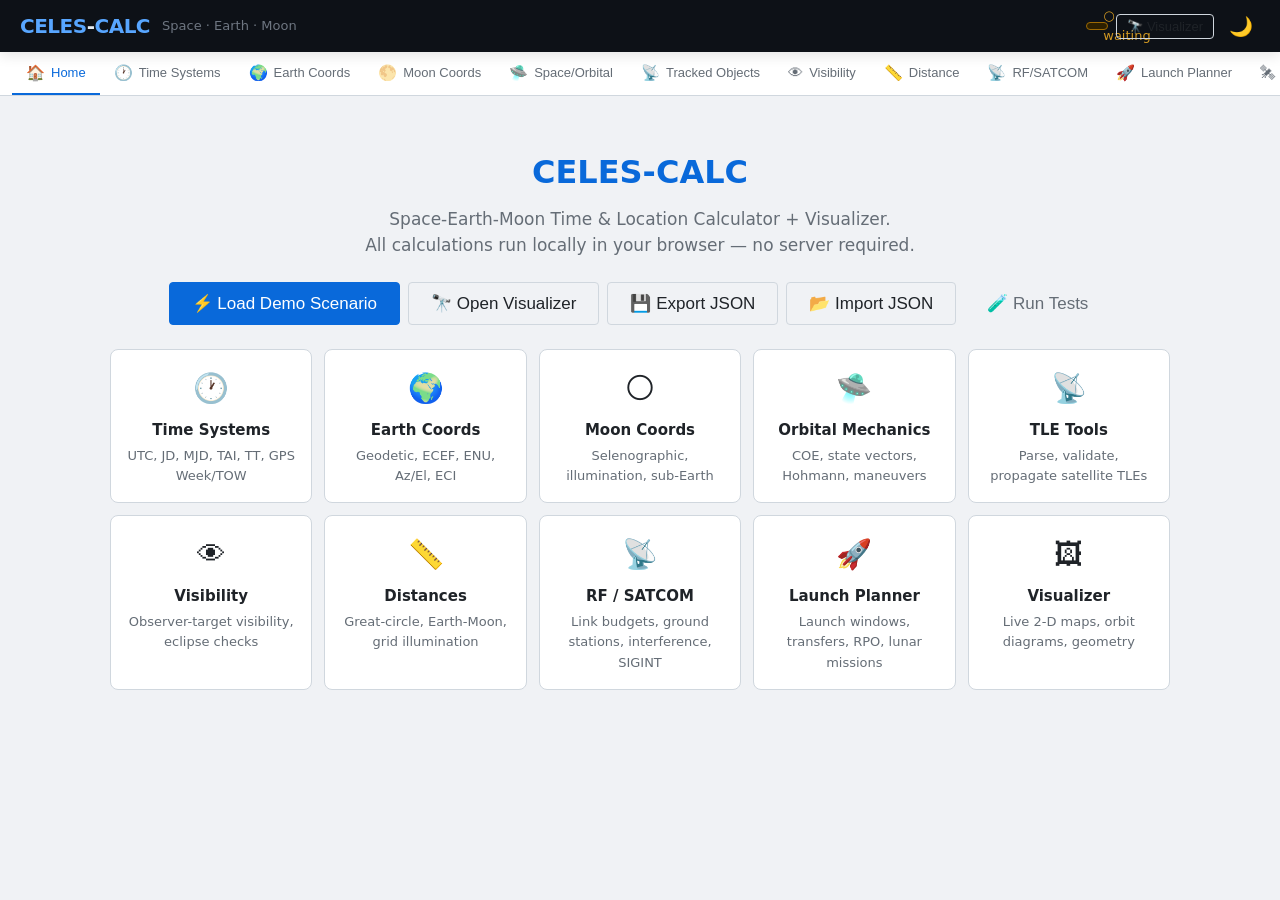
==== commit 6eacc173: "feat: add infrastructure browser UI, seed data module, and visualizer overlays Co-authored-by: nolif" ====
--- a/index.html
+++ b/index.html
@@ -33,6 +33,7 @@
   <button class="tab-btn" data-tab="distance">         <span class="tab-icon">📏</span> Distance</button>
   <button class="tab-btn" data-tab="satcom">           <span class="tab-icon">📡</span> RF/SATCOM</button>
   <button class="tab-btn" data-tab="launch">           <span class="tab-icon">🚀</span> Launch Planner</button>
+  <button class="tab-btn" data-tab="infrastructure">   <span class="tab-icon">🛰</span> Infrastructure</button>
 </nav>
 
 <!-- ── MAIN ───────────────────────────────────────────────── -->
@@ -1143,6 +1144,188 @@
     </div>
   </div>
 
+  <!-- ═══════════════════════════════════════════════════════
+       INFRASTRUCTURE TAB
+       ═══════════════════════════════════════════════════════ -->
+  <div id="panel-infrastructure" class="tab-panel">
+
+    <!-- Global search bar -->
+    <div class="card">
+      <div class="card-title">Infrastructure Browser</div>
+      <p class="help-text">Browse, filter, and inspect launch sites, ground stations, TT&amp;C facilities, and network operators. Select a station to use it in RF or launch analysis.</p>
+      <div class="form-row">
+        <input type="text" id="infra-search-global" placeholder="Search all infrastructure…" style="flex:1"/>
+        <button class="btn btn-ghost" id="infra-btn-search-global">Search ▶</button>
+      </div>
+      <div id="infra-summary-bar" style="margin-top:0.5rem;font-size:0.85rem;color:var(--col-muted)"></div>
+    </div>
+
+    <!-- Sub-tabs -->
+    <div class="sub-tab-bar" id="infra-sub-bar">
+      <button class="sub-tab-btn active" data-subtab="infra-launch">🚀 Launch Sites</button>
+      <button class="sub-tab-btn" data-subtab="infra-ground">📡 Ground Stations</button>
+      <button class="sub-tab-btn" data-subtab="infra-ttc">🛰 TT&amp;C Stations</button>
+      <button class="sub-tab-btn" data-subtab="infra-operators">🏢 Operators</button>
+    </div>
+
+    <!-- ── Launch Sites ── -->
+    <div id="infra-launch" class="sub-panel active">
+      <div class="infra-browser-layout">
+        <!-- Filter sidebar -->
+        <div class="infra-filter-panel card">
+          <div class="card-title">Filters</div>
+          <div class="form-group">
+            <label>Status</label>
+            <select id="infra-launch-filter-status">
+              <option value="">All</option>
+              <option value="active">Active</option>
+              <option value="historical">Historical</option>
+              <option value="proposed">Proposed</option>
+            </select>
+          </div>
+          <div class="form-group">
+            <label>Country Code</label>
+            <input type="text" id="infra-launch-filter-country" placeholder="e.g. US, JP, FR-GF"/>
+          </div>
+          <div class="form-group">
+            <label>Site Type</label>
+            <select id="infra-launch-filter-sitetype">
+              <option value="">Any</option>
+              <option value="coastal">Coastal</option>
+              <option value="inland">Inland</option>
+              <option value="coastal-island">Coastal Island</option>
+            </select>
+          </div>
+          <div class="form-group">
+            <label>Search</label>
+            <input type="text" id="infra-launch-filter-text" placeholder="Name, operator, tag…"/>
+          </div>
+          <button class="btn btn-primary" id="infra-launch-btn-filter">Apply ▶</button>
+        </div>
+        <!-- Results list -->
+        <div class="infra-list-panel">
+          <div id="infra-launch-list" class="infra-item-list"></div>
+        </div>
+      </div>
+    </div>
+
+    <!-- ── Ground Stations ── -->
+    <div id="infra-ground" class="sub-panel">
+      <div class="infra-browser-layout">
+        <div class="infra-filter-panel card">
+          <div class="card-title">Filters</div>
+          <div class="form-group">
+            <label>Status</label>
+            <select id="infra-ground-filter-status">
+              <option value="">All</option>
+              <option value="active">Active</option>
+              <option value="historical">Historical</option>
+            </select>
+          </div>
+          <div class="form-group">
+            <label>Country Code</label>
+            <input type="text" id="infra-ground-filter-country" placeholder="e.g. US, AU, NO"/>
+          </div>
+          <div class="form-group">
+            <label>RF Band</label>
+            <select id="infra-ground-filter-band">
+              <option value="">Any</option>
+              <option value="S">S</option>
+              <option value="X">X</option>
+              <option value="Ka">Ka</option>
+              <option value="Ku">Ku</option>
+              <option value="L">L</option>
+            </select>
+          </div>
+          <div class="form-group">
+            <label>Search</label>
+            <input type="text" id="infra-ground-filter-text" placeholder="Name, operator, tag…"/>
+          </div>
+          <button class="btn btn-primary" id="infra-ground-btn-filter">Apply ▶</button>
+        </div>
+        <div class="infra-list-panel">
+          <div id="infra-ground-list" class="infra-item-list"></div>
+        </div>
+      </div>
+    </div>
+
+    <!-- ── TT&C Stations ── -->
+    <div id="infra-ttc" class="sub-panel">
+      <div class="infra-browser-layout">
+        <div class="infra-filter-panel card">
+          <div class="card-title">Filters</div>
+          <div class="form-group">
+            <label>Status</label>
+            <select id="infra-ttc-filter-status">
+              <option value="">All</option>
+              <option value="active">Active</option>
+              <option value="historical">Historical</option>
+            </select>
+          </div>
+          <div class="form-group">
+            <label>Country Code</label>
+            <input type="text" id="infra-ttc-filter-country" placeholder="e.g. US, SE, IN"/>
+          </div>
+          <div class="form-group">
+            <label>RF Band</label>
+            <select id="infra-ttc-filter-band">
+              <option value="">Any</option>
+              <option value="S">S</option>
+              <option value="X">X</option>
+              <option value="Ka">Ka</option>
+              <option value="Ku">Ku</option>
+            </select>
+          </div>
+          <div class="form-group">
+            <label>Search</label>
+            <input type="text" id="infra-ttc-filter-text" placeholder="Name, network, tag…"/>
+          </div>
+          <button class="btn btn-primary" id="infra-ttc-btn-filter">Apply ▶</button>
+        </div>
+        <div class="infra-list-panel">
+          <div id="infra-ttc-list" class="infra-item-list"></div>
+        </div>
+      </div>
+    </div>
+
+    <!-- ── Operators ── -->
+    <div id="infra-operators" class="sub-panel">
+      <div class="infra-browser-layout">
+        <div class="infra-filter-panel card">
+          <div class="card-title">Filters</div>
+          <div class="form-group">
+            <label>Operator Type</label>
+            <select id="infra-ops-filter-type">
+              <option value="">All</option>
+              <option value="governmental">Governmental</option>
+              <option value="commercial">Commercial</option>
+              <option value="mixed">Mixed</option>
+            </select>
+          </div>
+          <div class="form-group">
+            <label>Search</label>
+            <input type="text" id="infra-ops-filter-text" placeholder="Name, country, role…"/>
+          </div>
+          <button class="btn btn-primary" id="infra-ops-btn-filter">Apply ▶</button>
+        </div>
+        <div class="infra-list-panel">
+          <div id="infra-ops-list" class="infra-item-list"></div>
+        </div>
+      </div>
+    </div>
+
+    <!-- Inspector panel (shared, shown below lists) -->
+    <div id="infra-inspector" class="card" style="display:none">
+      <div style="display:flex;align-items:center;gap:0.5rem;margin-bottom:0.5rem">
+        <span class="card-title" style="margin:0">Inspector</span>
+        <button class="btn btn-ghost btn-sm" id="infra-clear-inspector">✕ Close</button>
+      </div>
+      <div id="infra-inspector-body"></div>
+    </div>
+
+  </div>
+  <!-- end panel-infrastructure -->
+
 </main>
 
 <!-- ── MODALS ──────────────────────────────────────────────── -->
--- a/style.css
+++ b/style.css
@@ -547,3 +547,118 @@
 ::-webkit-scrollbar-track { background: transparent; }
 ::-webkit-scrollbar-thumb { background: var(--col-border); border-radius: 3px; }
 ::-webkit-scrollbar-thumb:hover { background: var(--col-text3); }
+
+/* ================================================================
+   Infrastructure Browser
+   ================================================================ */
+.infra-browser-layout {
+  display: flex;
+  gap: 12px;
+  align-items: flex-start;
+  margin-top: 12px;
+}
+.infra-filter-panel {
+  flex: 0 0 200px;
+  min-width: 160px;
+}
+.infra-list-panel {
+  flex: 1;
+  min-width: 0;
+}
+.infra-item-list {
+  display: flex;
+  flex-direction: column;
+  gap: 6px;
+}
+.infra-item {
+  padding: 8px 10px;
+  border: 1px solid var(--col-border);
+  border-radius: var(--radius-sm);
+  cursor: pointer;
+  background: var(--col-surface);
+  transition: background .15s, border-color .15s;
+}
+.infra-item:hover { background: var(--col-accent-bg); border-color: var(--col-accent); }
+.infra-item.selected { background: var(--col-accent-bg); border-color: var(--col-accent); }
+.infra-item-header {
+  display: flex;
+  align-items: center;
+  gap: 6px;
+  flex-wrap: wrap;
+}
+.infra-item-name { font-weight: 600; font-size: var(--fs-sm); flex: 1; min-width: 0; }
+.infra-item-meta { font-size: var(--fs-xs); color: var(--col-text2); margin-top: 3px; }
+.infra-empty {
+  padding: 24px;
+  text-align: center;
+  color: var(--col-text3);
+  font-size: var(--fs-sm);
+  border: 1px dashed var(--col-border);
+  border-radius: var(--radius-sm);
+}
+/* Confidence badges */
+.conf-badge {
+  font-size: 0.7rem;
+  font-weight: 600;
+  padding: 1px 6px;
+  border-radius: 8px;
+  white-space: nowrap;
+  text-transform: uppercase;
+  letter-spacing: 0.03em;
+}
+.conf-high   { background: #d1fae5; color: #065f46; }
+.conf-medium { background: #fef3c7; color: #92400e; }
+.conf-low    { background: #fee2e2; color: #991b1b; }
+[data-theme="dark"] .conf-high   { background: #064e3b; color: #6ee7b7; }
+[data-theme="dark"] .conf-medium { background: #451a03; color: #fbbf24; }
+[data-theme="dark"] .conf-low    { background: #450a0a; color: #fca5a5; }
+/* Status badges */
+.infra-item-status {
+  font-size: 0.7rem;
+  padding: 1px 6px;
+  border-radius: 8px;
+  font-weight: 500;
+  text-transform: capitalize;
+}
+.status-active   { background: #d1fae5; color: #065f46; }
+.status-historical { background: #e5e7eb; color: #374151; }
+.status-proposed { background: #dbeafe; color: #1e40af; }
+.status-limited  { background: #fef3c7; color: #92400e; }
+[data-theme="dark"] .status-active   { background: #064e3b; color: #6ee7b7; }
+[data-theme="dark"] .status-historical { background: #374151; color: #d1d5db; }
+[data-theme="dark"] .status-proposed { background: #1e3a8a; color: #93c5fd; }
+/* Inspector */
+#infra-inspector { margin-top: 14px; }
+.infra-inspector-row {
+  display: flex;
+  gap: 8px;
+  align-items: flex-start;
+  padding: 5px 0;
+  border-bottom: 1px solid var(--col-border);
+  font-size: var(--fs-sm);
+}
+.infra-inspector-row:last-child { border-bottom: none; }
+.infra-inspector-label {
+  flex: 0 0 130px;
+  color: var(--col-text2);
+  font-weight: 500;
+}
+.infra-inspector-value { flex: 1; }
+.infra-source-list { list-style: none; padding: 0; margin: 0; }
+.infra-source-item { font-size: var(--fs-xs); color: var(--col-text2); padding: 2px 0; }
+.infra-antenna-list { display: flex; flex-wrap: wrap; gap: 4px; }
+.infra-antenna-tag {
+  font-size: var(--fs-xs);
+  padding: 1px 6px;
+  border: 1px solid var(--col-border);
+  border-radius: 4px;
+  background: var(--col-surface2);
+}
+.infra-tag { font-size: var(--fs-xs); padding: 1px 6px; border-radius: 8px; background: var(--col-surface2); border: 1px solid var(--col-border); margin: 1px; }
+.help-text { color: var(--col-text2); font-size: var(--fs-sm); margin-bottom: 0.75rem; }
+.form-row { display: flex; gap: 8px; align-items: center; }
+
+@media (max-width: 640px) {
+  .infra-browser-layout { flex-direction: column; }
+  .infra-filter-panel { flex: unset; width: 100%; }
+}
